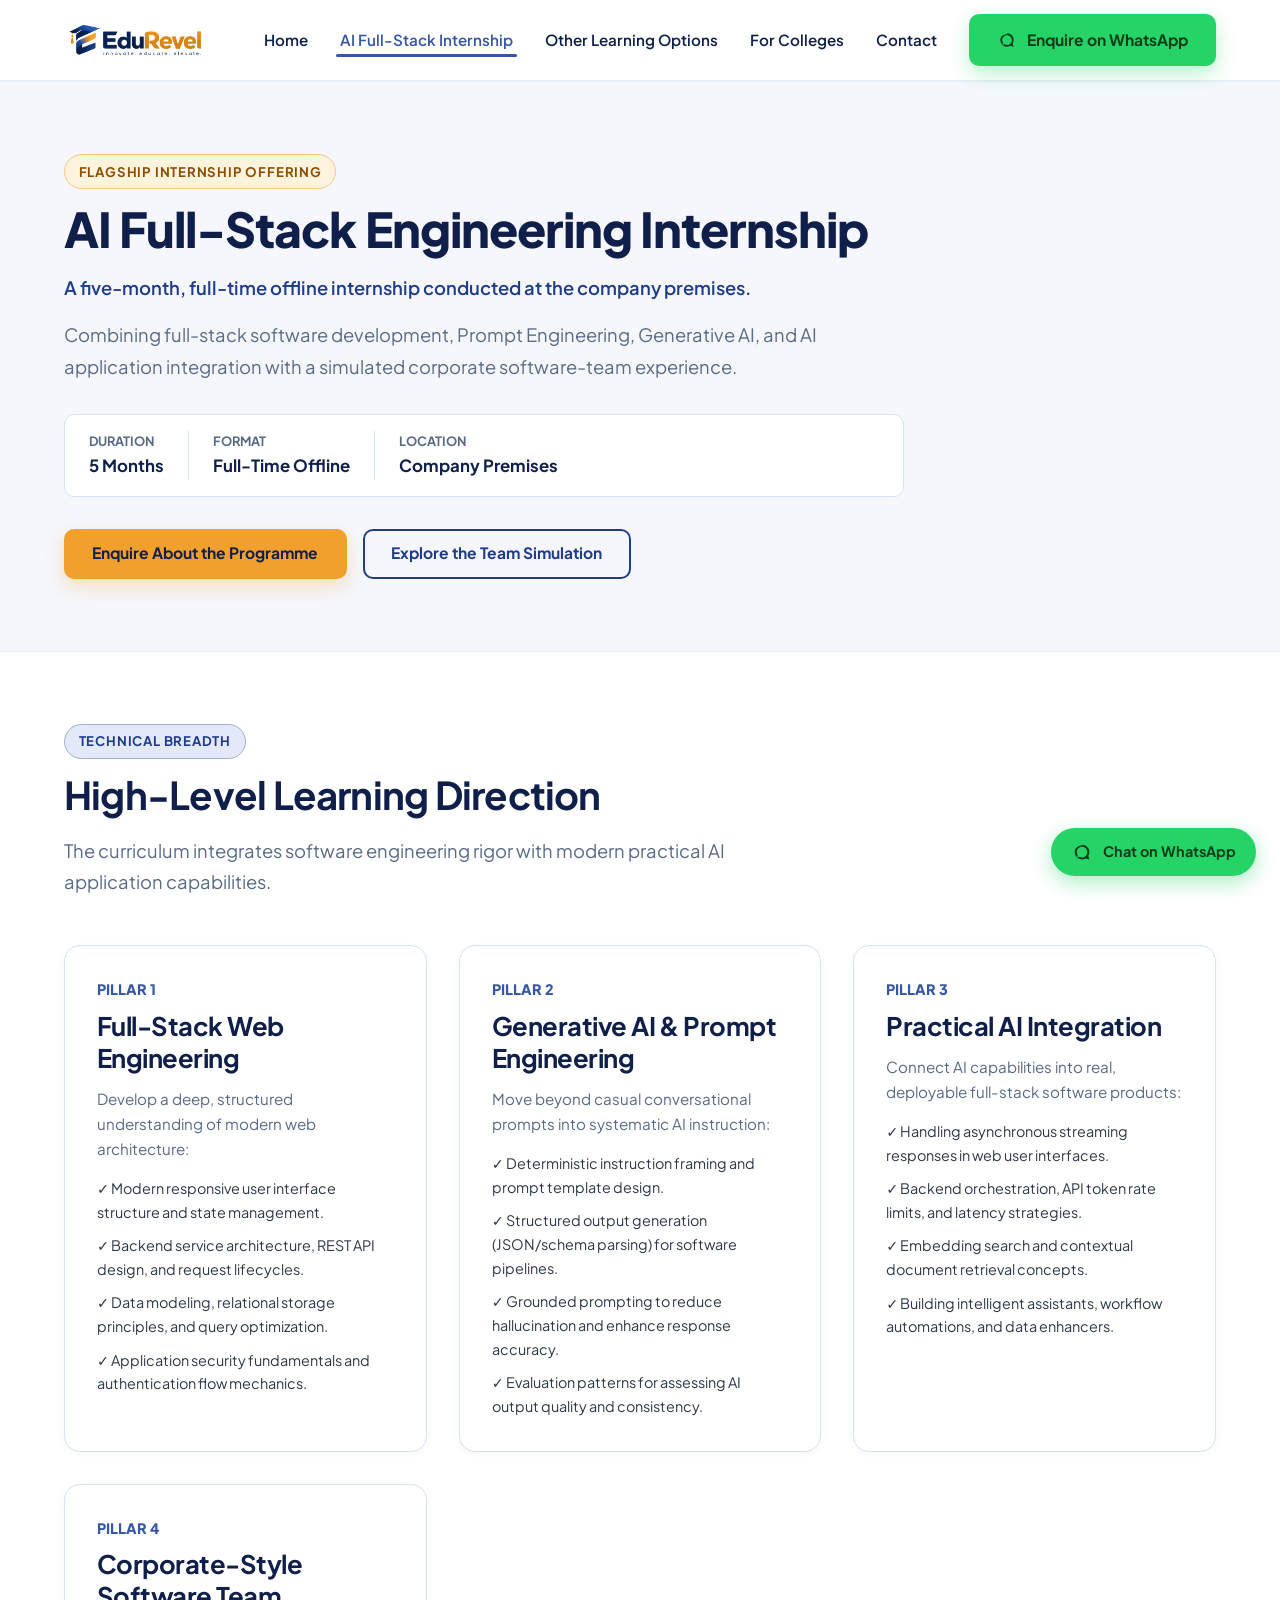
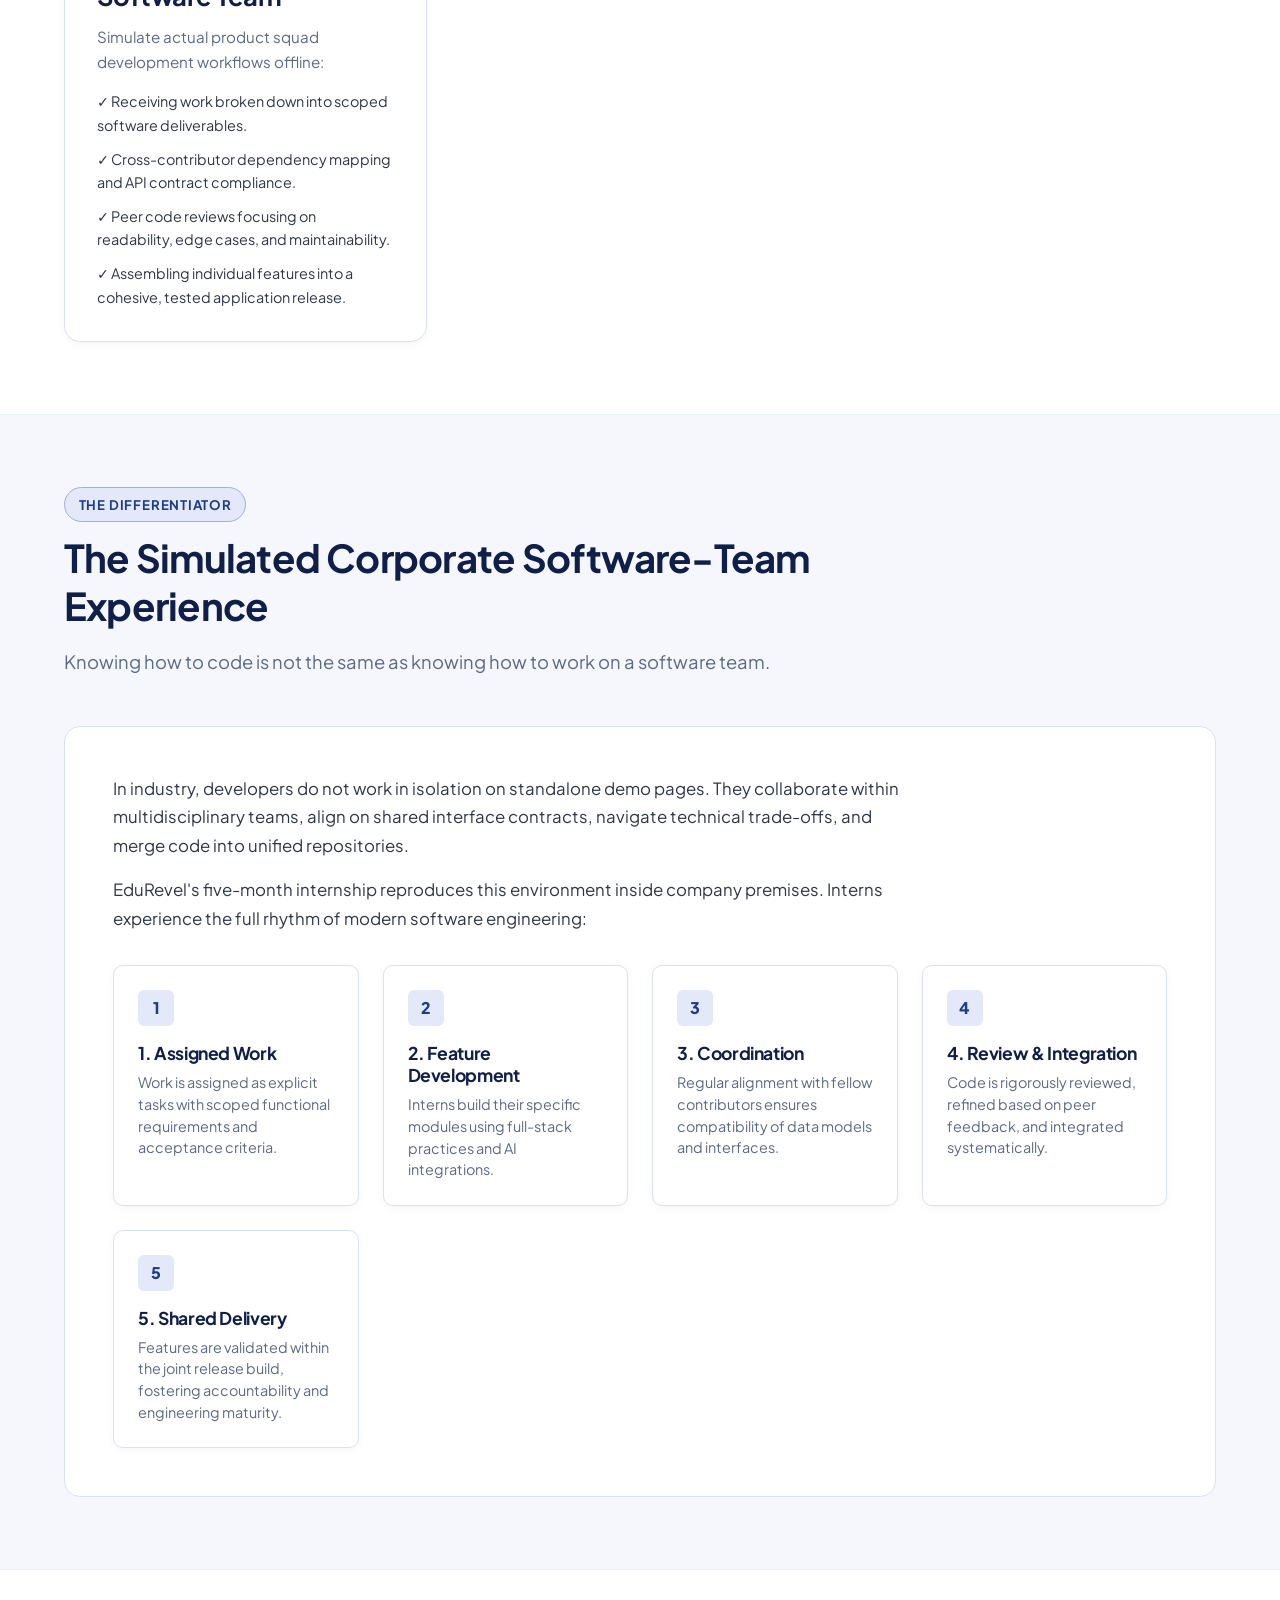
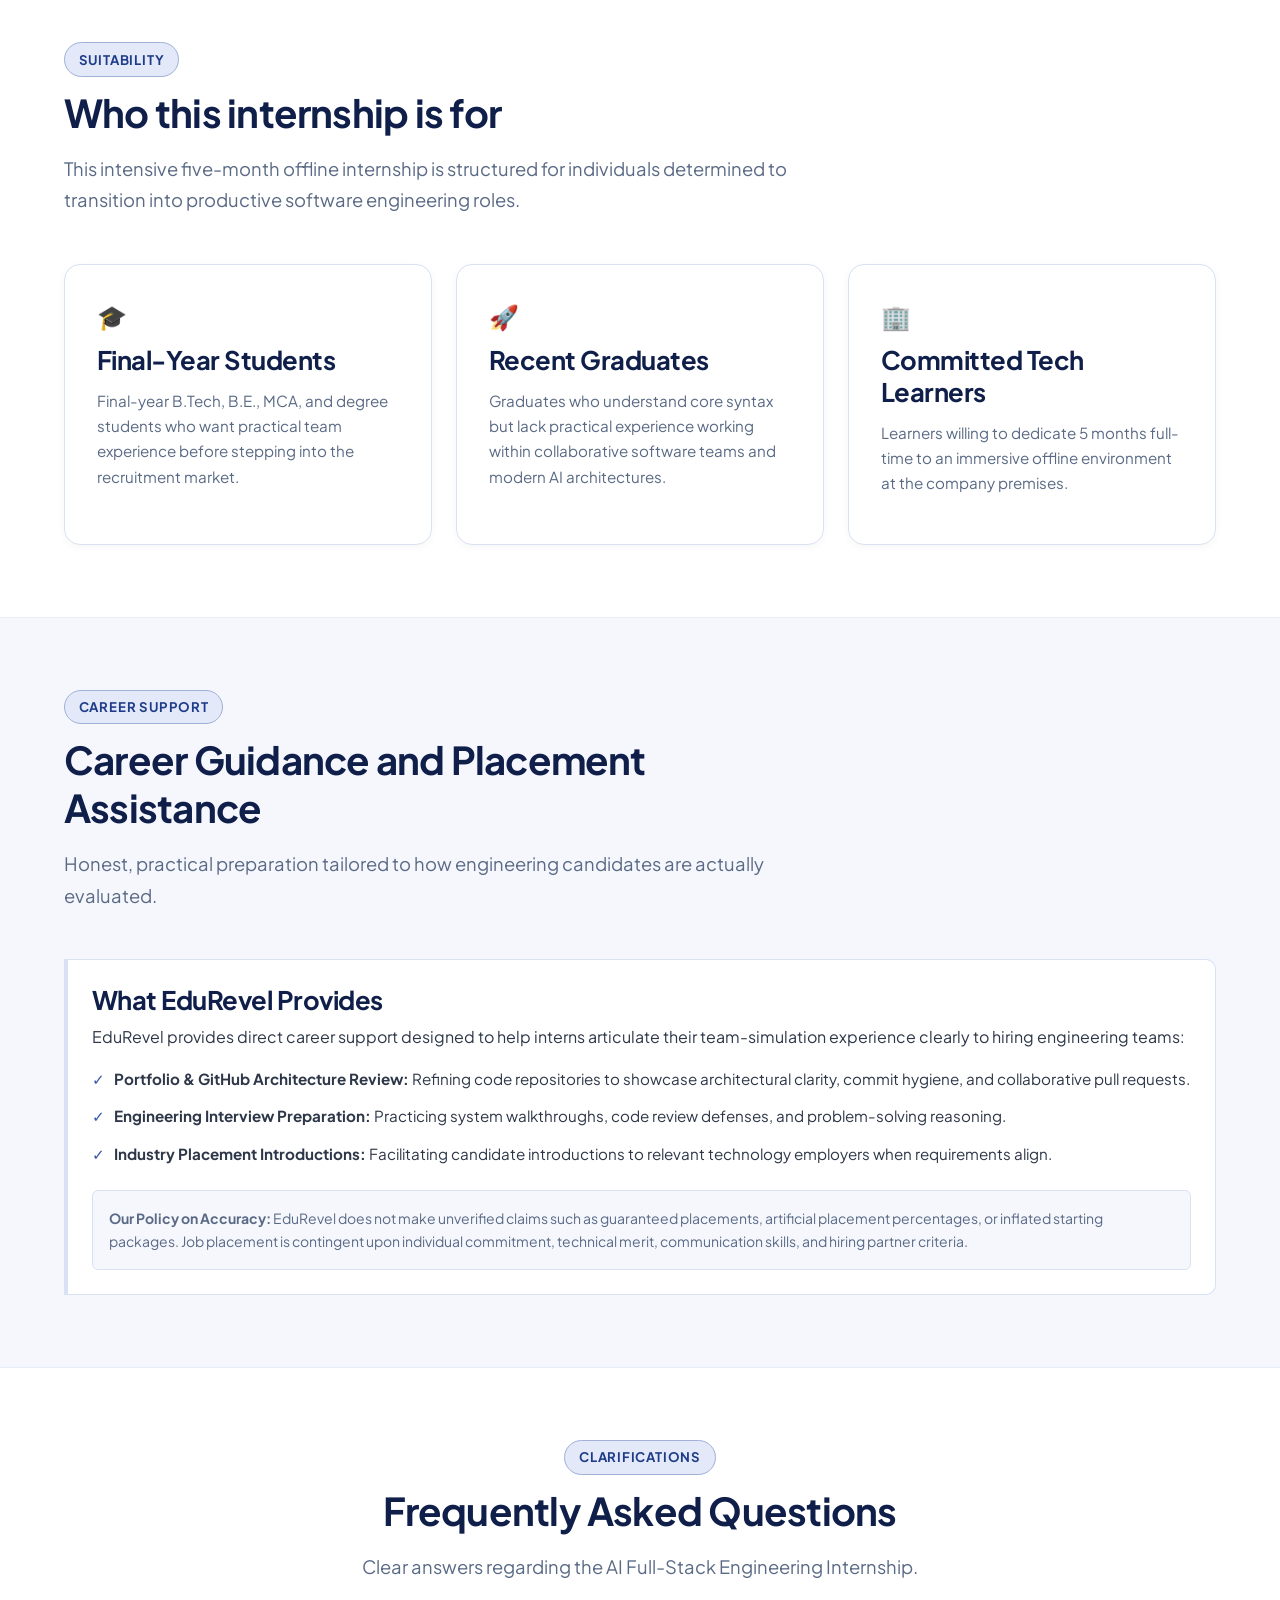
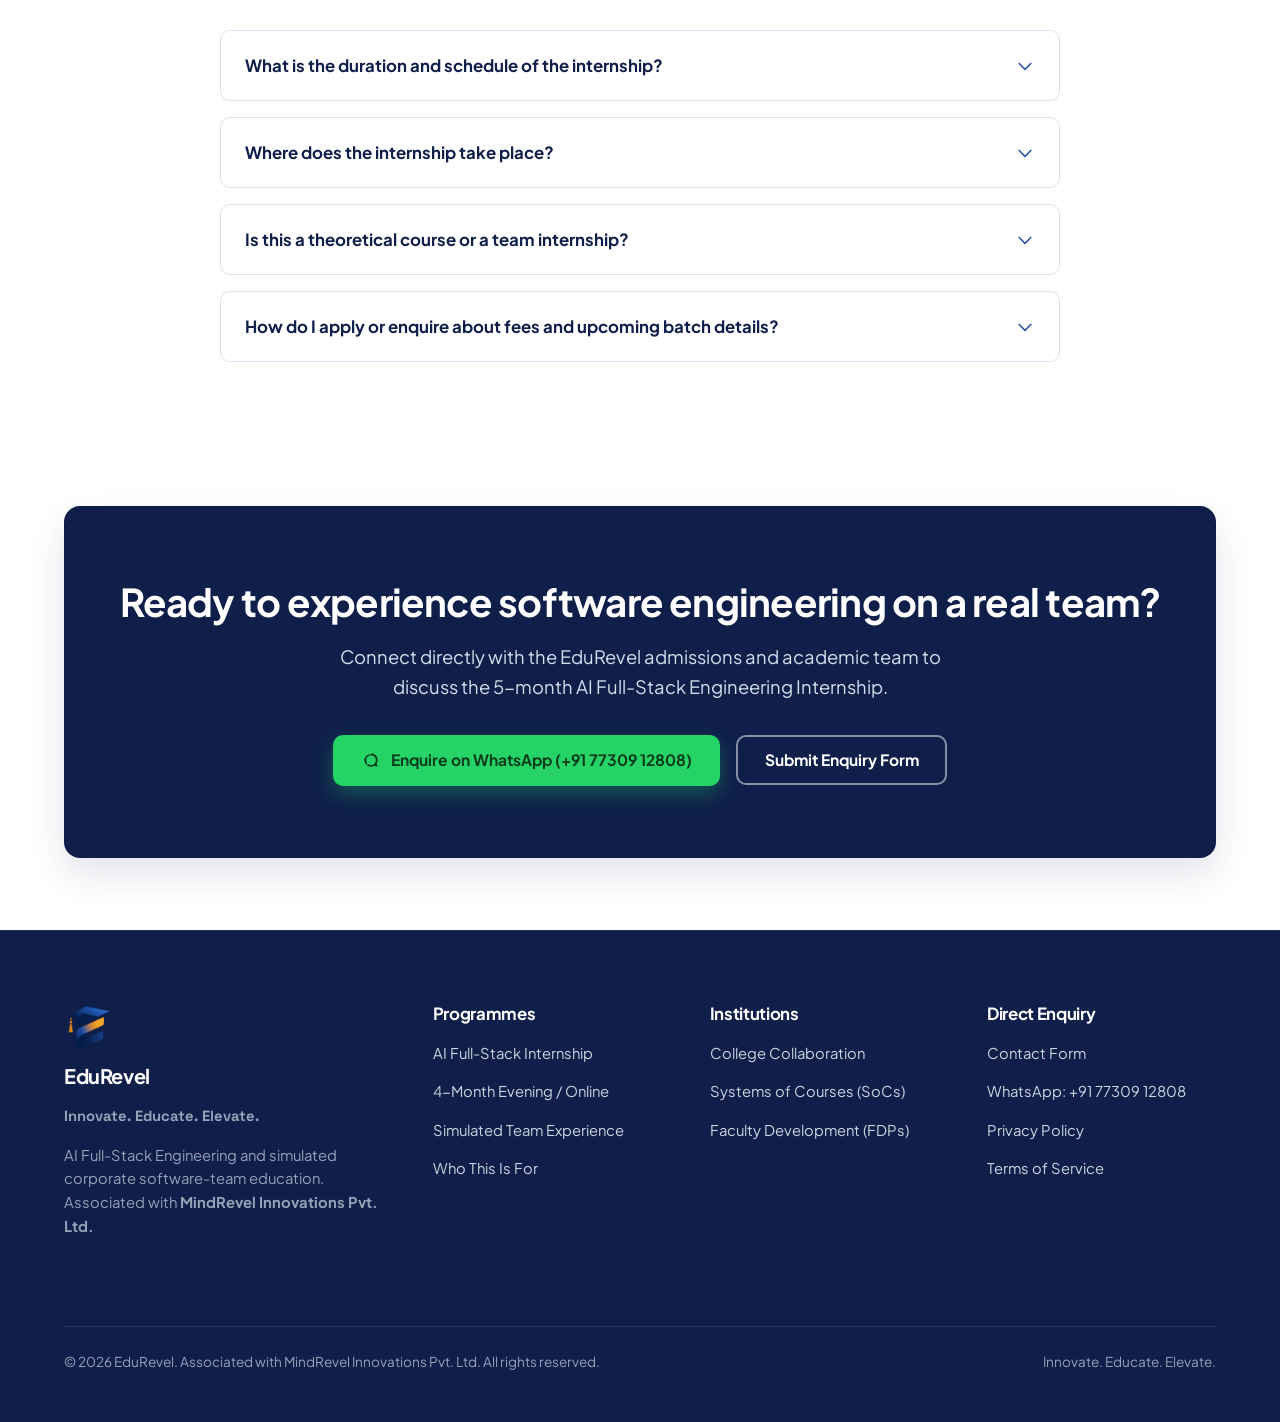
==== ai-fullstack-internship.html @ 1d44868e "feat: complete EduRevel 2.0 rebuild conforming to updated specifications and mandatory rules" ====
<!DOCTYPE html>
<html lang="en">
<head>
  <meta charset="UTF-8">
  <meta name="viewport" content="width=device-width, initial-scale=1.0">
  <title>AI Full-Stack Engineering Internship (5 Months Offline) — EduRevel</title>
  <meta name="description" content="EduRevel's flagship 5-month, full-time offline AI Full-Stack Engineering Internship at company premises. Combines full-stack development, Generative AI, and Prompt Engineering with corporate-style software-team simulation.">
  
  <!-- Favicons and Touch Icons -->
  <link rel="icon" type="image/x-icon" href="assets/favicon.ico">
  <link rel="icon" type="image/png" sizes="32x32" href="assets/favicon-32x32.png">
  <link rel="icon" type="image/png" sizes="16x16" href="assets/favicon-16x16.png">
  <link rel="apple-touch-icon" sizes="180x180" href="assets/apple-touch-icon.png">
  <link rel="manifest" href="site.webmanifest">
  <meta name="theme-color" content="#0F1F4A">

  <!-- Core Stylesheet -->
  <link rel="stylesheet" href="assets/css/style.css">
</head>
<body>

  <!-- Site Navigation Header -->
  <header class="site-header" id="siteHeader">
    <div class="container nav-container">
      <a href="index.html" class="brand-link" aria-label="EduRevel Home">
        <img src="assets/edurevel-logo-light-bg.png" alt="EduRevel — Innovate. Educate. Elevate." class="brand-logo" width="180" height="60">
      </a>

      <button class="mobile-menu-btn" id="mobileMenuToggle" aria-label="Toggle navigation menu" aria-expanded="false" aria-controls="primaryNav">
        <svg xmlns="http://www.w3.org/2000/svg" fill="none" viewBox="0 0 24 24" stroke="currentColor" stroke-width="2">
          <path stroke-linecap="round" stroke-linejoin="round" d="M4 6h16M4 12h16M4 18h16" />
        </svg>
      </button>

      <nav class="site-nav" id="primaryNav" aria-label="Main Navigation">
        <ul class="nav-list">
          <li><a href="index.html" class="nav-link">Home</a></li>
          <li><a href="ai-fullstack-internship.html" class="nav-link active" aria-current="page">AI Full-Stack Internship</a></li>
          <li><a href="other-learning-options.html" class="nav-link">Other Learning Options</a></li>
          <li><a href="for-colleges.html" class="nav-link">For Colleges</a></li>
          <li><a href="contact.html" class="nav-link">Contact</a></li>
        </ul>
        <div class="nav-actions">
          <a href="https://wa.me/917730912808?text=Hi%20EduRevel%2C%20I%20am%20interested%20in%20the%205-Month%20AI%20Full-Stack%20Engineering%20Internship." target="_blank" rel="noopener noreferrer" class="btn btn-whatsapp">
            <svg xmlns="http://www.w3.org/2000/svg" viewBox="0 0 24 24">
              <path d="M12.031 6.172c-3.181 0-5.767 2.586-5.768 5.766-.001 1.298.38 2.27 1.019 3.287l-.711 2.598 2.664-.699c.974.532 1.838.82 2.8.82 3.179 0 5.766-2.587 5.766-5.766.002-3.18-2.585-5.806-5.77-5.806zm0-2.172c4.418 0 8 3.582 8 8 0 1.488-.415 2.883-1.139 4.083l1.108 4.053-4.148-1.088c-1.157.653-2.483 1.026-3.821 1.026-4.418 0-8-3.582-8-8 0-4.418 3.582-7.074 8-7.074z"/>
            </svg>
            <span>Enquire on WhatsApp</span>
          </a>
        </div>
      </nav>
    </div>
  </header>

  <main>
    <!-- Programme Hero Banner -->
    <section class="section section-pale" id="programmeHero">
      <div class="container">
        <div style="max-width: 840px;">
          <div class="eyebrow-badge amber">Flagship Internship Offering</div>
          <h1 style="font-size: clamp(2rem, 3.5vw + 1rem, 3rem);">AI Full-Stack Engineering Internship</h1>
          <p class="lead" style="color: var(--color-primary-blue); font-weight: 600;">
            A five-month, full-time offline internship conducted at the company premises.
          </p>
          <p class="lead">
            Combining full-stack software development, Prompt Engineering, Generative AI, and AI application integration with a simulated corporate software-team experience.
          </p>

          <div style="display: flex; flex-wrap: wrap; gap: var(--space-lg); margin-top: var(--space-xl); padding: var(--space-md) var(--space-lg); background: var(--color-white); border-radius: var(--radius-md); border: 1px solid var(--color-border);">
            <div>
              <span style="display: block; font-size: 0.8rem; color: var(--color-text-muted); text-transform: uppercase; font-weight: 700;">Duration</span>
              <strong style="color: var(--color-dark-navy); font-size: 1.05rem;">5 Months</strong>
            </div>
            <div style="border-left: 1px solid var(--color-border); padding-left: var(--space-lg);">
              <span style="display: block; font-size: 0.8rem; color: var(--color-text-muted); text-transform: uppercase; font-weight: 700;">Format</span>
              <strong style="color: var(--color-dark-navy); font-size: 1.05rem;">Full-Time Offline</strong>
            </div>
            <div style="border-left: 1px solid var(--color-border); padding-left: var(--space-lg);">
              <span style="display: block; font-size: 0.8rem; color: var(--color-text-muted); text-transform: uppercase; font-weight: 700;">Location</span>
              <strong style="color: var(--color-dark-navy); font-size: 1.05rem;">Company Premises</strong>
            </div>
          </div>

          <div class="button-group" style="margin-top: var(--space-xl);">
            <a href="https://wa.me/917730912808?text=Hi%20EduRevel%2C%20I%20am%20interested%20in%20the%205-Month%20AI%20Full-Stack%20Engineering%20Internship." target="_blank" rel="noopener noreferrer" class="btn btn-amber">
              Enquire About the Programme
            </a>
            <a href="#experience" class="btn btn-outline">
              Explore the Team Simulation
            </a>
          </div>
        </div>
      </div>
    </section>

    <!-- Detailed Learning Direction -->
    <section class="section" id="curriculumOverview">
      <div class="container">
        <div class="section-header">
          <span class="eyebrow-badge">Technical Breadth</span>
          <h2>High-Level Learning Direction</h2>
          <p class="lead">
            The curriculum integrates software engineering rigor with modern practical AI application capabilities.
          </p>
        </div>

        <div style="display: grid; grid-template-columns: repeat(auto-fit, minmax(280px, 1fr)); gap: var(--space-xl);">
          <div class="comparison-card">
            <div style="font-weight: 800; color: var(--color-action-blue); font-size: 0.9rem; margin-bottom: 0.5rem;">PILLAR 1</div>
            <h3>Full-Stack Web Engineering</h3>
            <p style="color: var(--color-text-muted); font-size: 0.95rem;">
              Develop a deep, structured understanding of modern web architecture:
            </p>
            <ul style="list-style: none; display: flex; flex-direction: column; gap: 0.6rem; font-size: 0.9rem;">
              <li>✓ Modern responsive user interface structure and state management.</li>
              <li>✓ Backend service architecture, REST API design, and request lifecycles.</li>
              <li>✓ Data modeling, relational storage principles, and query optimization.</li>
              <li>✓ Application security fundamentals and authentication flow mechanics.</li>
            </ul>
          </div>

          <div class="comparison-card">
            <div style="font-weight: 800; color: var(--color-action-blue); font-size: 0.9rem; margin-bottom: 0.5rem;">PILLAR 2</div>
            <h3>Generative AI &amp; Prompt Engineering</h3>
            <p style="color: var(--color-text-muted); font-size: 0.95rem;">
              Move beyond casual conversational prompts into systematic AI instruction:
            </p>
            <ul style="list-style: none; display: flex; flex-direction: column; gap: 0.6rem; font-size: 0.9rem;">
              <li>✓ Deterministic instruction framing and prompt template design.</li>
              <li>✓ Structured output generation (JSON/schema parsing) for software pipelines.</li>
              <li>✓ Grounded prompting to reduce hallucination and enhance response accuracy.</li>
              <li>✓ Evaluation patterns for assessing AI output quality and consistency.</li>
            </ul>
          </div>

          <div class="comparison-card">
            <div style="font-weight: 800; color: var(--color-action-blue); font-size: 0.9rem; margin-bottom: 0.5rem;">PILLAR 3</div>
            <h3>Practical AI Integration</h3>
            <p style="color: var(--color-text-muted); font-size: 0.95rem;">
              Connect AI capabilities into real, deployable full-stack software products:
            </p>
            <ul style="list-style: none; display: flex; flex-direction: column; gap: 0.6rem; font-size: 0.9rem;">
              <li>✓ Handling asynchronous streaming responses in web user interfaces.</li>
              <li>✓ Backend orchestration, API token rate limits, and latency strategies.</li>
              <li>✓ Embedding search and contextual document retrieval concepts.</li>
              <li>✓ Building intelligent assistants, workflow automations, and data enhancers.</li>
            </ul>
          </div>

          <div class="comparison-card">
            <div style="font-weight: 800; color: var(--color-action-blue); font-size: 0.9rem; margin-bottom: 0.5rem;">PILLAR 4</div>
            <h3>Corporate-Style Software Team</h3>
            <p style="color: var(--color-text-muted); font-size: 0.95rem;">
              Simulate actual product squad development workflows offline:
            </p>
            <ul style="list-style: none; display: flex; flex-direction: column; gap: 0.6rem; font-size: 0.9rem;">
              <li>✓ Receiving work broken down into scoped software deliverables.</li>
              <li>✓ Cross-contributor dependency mapping and API contract compliance.</li>
              <li>✓ Peer code reviews focusing on readability, edge cases, and maintainability.</li>
              <li>✓ Assembling individual features into a cohesive, tested application release.</li>
            </ul>
          </div>
        </div>
      </div>
    </section>

    <!-- Simulated Corporate Software-Team Experience -->
    <section class="section section-pale" id="experience">
      <div class="container">
        <div class="section-header">
          <span class="eyebrow-badge">The Differentiator</span>
          <h2>The Simulated Corporate Software-Team Experience</h2>
          <p class="lead">
            Knowing how to code is not the same as knowing how to work on a software team.
          </p>
        </div>

        <div style="background: var(--color-white); border-radius: var(--radius-lg); border: 1px solid var(--color-border); padding: var(--space-2xl); box-shadow: var(--shadow-sm);">
          <div style="max-width: 800px; margin-bottom: var(--space-xl);">
            <p style="font-size: 1.05rem; line-height: 1.7;">
              In industry, developers do not work in isolation on standalone demo pages. They collaborate within multidisciplinary teams, align on shared interface contracts, navigate technical trade-offs, and merge code into unified repositories.
            </p>
            <p style="font-size: 1.05rem; line-height: 1.7; color: var(--color-text-body);">
              EduRevel's five-month internship reproduces this environment inside company premises. Interns experience the full rhythm of modern software engineering:
            </p>
          </div>

          <div class="pillars-grid" style="margin-top: 0;">
            <div class="pillar-card">
              <div class="pillar-number">1</div>
              <h3>1. Assigned Work</h3>
              <p>Work is assigned as explicit tasks with scoped functional requirements and acceptance criteria.</p>
            </div>
            <div class="pillar-card">
              <div class="pillar-number">2</div>
              <h3>2. Feature Development</h3>
              <p>Interns build their specific modules using full-stack practices and AI integrations.</p>
            </div>
            <div class="pillar-card">
              <div class="pillar-number">3</div>
              <h3>3. Coordination</h3>
              <p>Regular alignment with fellow contributors ensures compatibility of data models and interfaces.</p>
            </div>
            <div class="pillar-card">
              <div class="pillar-number">4</div>
              <h3>4. Review &amp; Integration</h3>
              <p>Code is rigorously reviewed, refined based on peer feedback, and integrated systematically.</p>
            </div>
            <div class="pillar-card">
              <div class="pillar-number">5</div>
              <h3>5. Shared Delivery</h3>
              <p>Features are validated within the joint release build, fostering accountability and engineering maturity.</p>
            </div>
          </div>
        </div>
      </div>
    </section>

    <!-- Who This Internship Is For -->
    <section class="section" id="whoFor">
      <div class="container">
        <div class="section-header">
          <span class="eyebrow-badge">Suitability</span>
          <h2>Who this internship is for</h2>
          <p class="lead">
            This intensive five-month offline internship is structured for individuals determined to transition into productive software engineering roles.
          </p>
        </div>

        <div class="audience-grid">
          <div class="comparison-card">
            <div style="font-size: 1.5rem; margin-bottom: 0.5rem; color: var(--color-action-blue);">🎓</div>
            <h3>Final-Year Students</h3>
            <p style="font-size: 0.95rem; color: var(--color-text-muted);">
              Final-year B.Tech, B.E., MCA, and degree students who want practical team experience before stepping into the recruitment market.
            </p>
          </div>

          <div class="comparison-card">
            <div style="font-size: 1.5rem; margin-bottom: 0.5rem; color: var(--color-action-blue);">🚀</div>
            <h3>Recent Graduates</h3>
            <p style="font-size: 0.95rem; color: var(--color-text-muted);">
              Graduates who understand core syntax but lack practical experience working within collaborative software teams and modern AI architectures.
            </p>
          </div>

          <div class="comparison-card">
            <div style="font-size: 1.5rem; margin-bottom: 0.5rem; color: var(--color-action-blue);">🏢</div>
            <h3>Committed Tech Learners</h3>
            <p style="font-size: 0.95rem; color: var(--color-text-muted);">
              Learners willing to dedicate 5 months full-time to an immersive offline environment at the company premises.
            </p>
          </div>
        </div>
      </div>
    </section>

    <!-- Career Guidance & Placement Assistance -->
    <section class="section section-pale" id="career">
      <div class="container">
        <div class="section-header">
          <span class="eyebrow-badge">Career Support</span>
          <h2>Career Guidance and Placement Assistance</h2>
          <p class="lead">
            Honest, practical preparation tailored to how engineering candidates are actually evaluated.
          </p>
        </div>

        <div class="career-truth-box">
          <h3 style="color: var(--color-dark-navy); margin-bottom: 0.5rem;">What EduRevel Provides</h3>
          <p style="margin-bottom: 1rem;">
            EduRevel provides direct career support designed to help interns articulate their team-simulation experience clearly to hiring engineering teams:
          </p>
          <ul style="list-style: none; display: flex; flex-direction: column; gap: 0.75rem; margin-bottom: 1.5rem;">
            <li style="display: flex; gap: 0.6rem; font-size: 0.95rem;">
              <span style="color: var(--color-action-blue); font-weight: 800;">✓</span>
              <span><strong>Portfolio &amp; GitHub Architecture Review:</strong> Refining code repositories to showcase architectural clarity, commit hygiene, and collaborative pull requests.</span>
            </li>
            <li style="display: flex; gap: 0.6rem; font-size: 0.95rem;">
              <span style="color: var(--color-action-blue); font-weight: 800;">✓</span>
              <span><strong>Engineering Interview Preparation:</strong> Practicing system walkthroughs, code review defenses, and problem-solving reasoning.</span>
            </li>
            <li style="display: flex; gap: 0.6rem; font-size: 0.95rem;">
              <span style="color: var(--color-action-blue); font-weight: 800;">✓</span>
              <span><strong>Industry Placement Introductions:</strong> Facilitating candidate introductions to relevant technology employers when requirements align.</span>
            </li>
          </ul>

          <div style="background: var(--color-pale-surface); padding: var(--space-md); border-radius: var(--radius-sm); border: 1px solid var(--color-border); font-size: 0.875rem; color: var(--color-text-muted);">
            <strong>Our Policy on Accuracy:</strong> EduRevel does not make unverified claims such as guaranteed placements, artificial placement percentages, or inflated starting packages. Job placement is contingent upon individual commitment, technical merit, communication skills, and hiring partner criteria.
          </div>
        </div>
      </div>
    </section>

    <!-- Frequently Asked Questions (Accurate & Confirmed Facts Only) -->
    <section class="section" id="faqs">
      <div class="container">
        <div class="section-header text-center">
          <span class="eyebrow-badge">Clarifications</span>
          <h2>Frequently Asked Questions</h2>
          <p class="lead">Clear answers regarding the AI Full-Stack Engineering Internship.</p>
        </div>

        <div class="faq-list">
          <div class="faq-item">
            <button class="faq-question" aria-expanded="false">
              <span>What is the duration and schedule of the internship?</span>
              <svg class="faq-icon" fill="none" stroke="currentColor" viewBox="0 0 24 24"><path stroke-linecap="round" stroke-linejoin="round" stroke-width="2" d="M19 9l-7 7-7-7"/></svg>
            </button>
            <div class="faq-answer">
              The flagship internship runs for 5 months full-time. Daily schedule and batch timing details are shared directly upon formal enquiry and intake verification.
            </div>
          </div>

          <div class="faq-item">
            <button class="faq-question" aria-expanded="false">
              <span>Where does the internship take place?</span>
              <svg class="faq-icon" fill="none" stroke="currentColor" viewBox="0 0 24 24"><path stroke-linecap="round" stroke-linejoin="round" stroke-width="2" d="M19 9l-7 7-7-7"/></svg>
            </button>
            <div class="faq-answer">
              The internship is conducted offline at the company premises, creating a focused, in-person software team environment. It is not conducted on a college campus.
            </div>
          </div>

          <div class="faq-item">
            <button class="faq-question" aria-expanded="false">
              <span>Is this a theoretical course or a team internship?</span>
              <svg class="faq-icon" fill="none" stroke="currentColor" viewBox="0 0 24 24"><path stroke-linecap="round" stroke-linejoin="round" stroke-width="2" d="M19 9l-7 7-7-7"/></svg>
            </button>
            <div class="faq-answer">
              This is an immersive engineering internship built around real collaborative delivery and simulated corporate team practices, rather than passive video lectures. Interns gain genuine team experience while developing full-stack and AI skills.
            </div>
          </div>

          <div class="faq-item">
            <button class="faq-question" aria-expanded="false">
              <span>How do I apply or enquire about fees and upcoming batch details?</span>
              <svg class="faq-icon" fill="none" stroke="currentColor" viewBox="0 0 24 24"><path stroke-linecap="round" stroke-linejoin="round" stroke-width="2" d="M19 9l-7 7-7-7"/></svg>
            </button>
            <div class="faq-answer">
              You can enquire directly via WhatsApp at +91 77309 12808 or submit our contact form. Our team will assist with suitability, explain current batch schedules, and guide you through the intake procedure.
            </div>
          </div>
        </div>
      </div>
    </section>

    <!-- Programme Enquiry Banner -->
    <section class="section" id="enquiryAction">
      <div class="container">
        <div class="cta-banner">
          <h2>Ready to experience software engineering on a real team?</h2>
          <p>
            Connect directly with the EduRevel admissions and academic team to discuss the 5-month AI Full-Stack Engineering Internship.
          </p>
          <div class="button-group" style="justify-content: center;">
            <a href="https://wa.me/917730912808?text=Hi%20EduRevel%2C%20I%20am%20interested%20in%20the%205-Month%20AI%20Full-Stack%20Engineering%20Internship." target="_blank" rel="noopener noreferrer" class="btn btn-whatsapp">
              <svg xmlns="http://www.w3.org/2000/svg" viewBox="0 0 24 24">
                <path d="M12.031 6.172c-3.181 0-5.767 2.586-5.768 5.766-.001 1.298.38 2.27 1.019 3.287l-.711 2.598 2.664-.699c.974.532 1.838.82 2.8.82 3.179 0 5.766-2.587 5.766-5.766.002-3.18-2.585-5.806-5.77-5.806zm0-2.172c4.418 0 8 3.582 8 8 0 1.488-.415 2.883-1.139 4.083l1.108 4.053-4.148-1.088c-1.157.653-2.483 1.026-3.821 1.026-4.418 0-8-3.582-8-8 0-4.418 3.582-7.074 8-7.074z"/>
              </svg>
              <span>Enquire on WhatsApp (+91 77309 12808)</span>
            </a>
            <a href="contact.html" class="btn btn-outline-white">
              Submit Enquiry Form
            </a>
          </div>
        </div>
      </div>
    </section>
  </main>

  <!-- Global Footer -->
  <footer class="site-footer">
    <div class="container">
      <div class="footer-grid">
        <div class="footer-brand">
          <img src="assets/edurevel-symbol.png" alt="EduRevel Symbol" width="48" height="48" style="margin-bottom: 0.75rem;">
          <h3 style="color: var(--color-white); font-size: 1.25rem;">EduRevel</h3>
          <p class="footer-tagline">Innovate. Educate. Elevate.</p>
          <p>
            AI Full-Stack Engineering and simulated corporate software-team education.<br>
            Associated with <strong>MindRevel Innovations Pvt. Ltd.</strong>
          </p>
        </div>

        <div class="footer-col">
          <h4>Programmes</h4>
          <ul class="footer-links">
            <li><a href="ai-fullstack-internship.html">AI Full-Stack Internship</a></li>
            <li><a href="other-learning-options.html">4-Month Evening / Online</a></li>
            <li><a href="#experience">Simulated Team Experience</a></li>
            <li><a href="#whoFor">Who This Is For</a></li>
          </ul>
        </div>

        <div class="footer-col">
          <h4>Institutions</h4>
          <ul class="footer-links">
            <li><a href="for-colleges.html">College Collaboration</a></li>
            <li><a href="for-colleges.html#socs">Systems of Courses (SoCs)</a></li>
            <li><a href="for-colleges.html#fdps">Faculty Development (FDPs)</a></li>
          </ul>
        </div>

        <div class="footer-col">
          <h4>Direct Enquiry</h4>
          <ul class="footer-links">
            <li><a href="contact.html">Contact Form</a></li>
            <li><a href="https://wa.me/917730912808" target="_blank" rel="noopener noreferrer">WhatsApp: +91 77309 12808</a></li>
            <li><a href="privacy.html">Privacy Policy</a></li>
            <li><a href="terms.html">Terms of Service</a></li>
          </ul>
        </div>
      </div>

      <div class="footer-bottom">
        <div>&copy; 2026 EduRevel. Associated with MindRevel Innovations Pvt. Ltd. All rights reserved.</div>
        <div>Innovate. Educate. Elevate.</div>
      </div>
    </div>
  </footer>

  <a href="https://wa.me/917730912808?text=Hi%20EduRevel%2C%20I%20am%20interested%20in%20the%205-Month%20AI%20Full-Stack%20Engineering%20Internship." class="whatsapp-floating" target="_blank" rel="noopener noreferrer" aria-label="Chat with EduRevel on WhatsApp">
    <svg xmlns="http://www.w3.org/2000/svg" viewBox="0 0 24 24">
      <path d="M12.031 6.172c-3.181 0-5.767 2.586-5.768 5.766-.001 1.298.38 2.27 1.019 3.287l-.711 2.598 2.664-.699c.974.532 1.838.82 2.8.82 3.179 0 5.766-2.587 5.766-5.766.002-3.18-2.585-5.806-5.77-5.806zm0-2.172c4.418 0 8 3.582 8 8 0 1.488-.415 2.883-1.139 4.083l1.108 4.053-4.148-1.088c-1.157.653-2.483 1.026-3.821 1.026-4.418 0-8-3.582-8-8 0-4.418 3.582-7.074 8-7.074z"/>
    </svg>
    <span>Chat on WhatsApp</span>
  </a>

  <script src="assets/js/main.js"></script>
</body>
</html>
---- assets/css/style.css ----
/* ==========================================================================
   EduRevel Design System & Core Stylesheet
   Version: 2.0 Rebuild Baseline
   Brand Palette:
   - Dark Navy: #0F1F4A
   - Primary Blue: #1F3C88
   - Action Blue: #3656A6
   - Soft Blue: #6B87C9
   - Muted Blue: #A0B0D6
   - Pale Blue: #E3E9F9
   - White: #FFFFFF
   - EduRevel Amber: #F2A02D (Dark navy text on amber buttons)
   - WhatsApp Green: #25D366
   ========================================================================== */

@import url('https://fonts.googleapis.com/css2?family=Plus+Jakarta+Sans:wght@400;500;600;700;800&family=Space+Grotesk:wght@500;600;700&display=swap');

:root {
  /* Brand Color Tokens */
  --color-dark-navy: #0F1F4A;
  --color-primary-blue: #1F3C88;
  --color-action-blue: #3656A6;
  --color-soft-blue: #6B87C9;
  --color-muted-blue: #A0B0D6;
  --color-pale-blue: #E3E9F9;
  --color-pale-surface: #F5F7FD;
  --color-white: #FFFFFF;
  --color-amber: #F2A02D;
  --color-amber-hover: #e09224;
  --color-whatsapp: #25D366;
  --color-whatsapp-dark: #1EBE5B;
  
  /* Text and Neutral Tokens */
  --color-text-main: #0F1F4A;
  --color-text-body: #2D3748;
  --color-text-muted: #5A6A85;
  --color-text-light: #F8FAFC;
  --color-border: #D8E2F3;
  --color-border-subtle: #E8EEF8;
  --color-card-bg: #FFFFFF;

  /* Typography */
  --font-sans: 'Plus Jakarta Sans', system-ui, -apple-system, BlinkMacSystemFont, 'Segoe UI', Roboto, sans-serif;
  --font-mono: 'Space Grotesk', ui-monospace, monospace;

  /* Spacing Scale */
  --space-2xs: 0.25rem;
  --space-xs: 0.5rem;
  --space-sm: 0.75rem;
  --space-md: 1rem;
  --space-lg: 1.5rem;
  --space-xl: 2rem;
  --space-2xl: 3rem;
  --space-3xl: 4.5rem;
  --space-4xl: 6rem;

  /* Layout */
  --container-max-width: 1200px;
  --container-padding: 1.5rem;
  --header-height: 80px;

  /* Transitions & Shadows */
  --radius-sm: 6px;
  --radius-md: 10px;
  --radius-lg: 16px;
  --radius-full: 9999px;

  --shadow-subtle: 0 2px 8px rgba(15, 31, 74, 0.04);
  --shadow-md: 0 8px 24px rgba(15, 31, 74, 0.08);
  --shadow-lg: 0 16px 36px rgba(15, 31, 74, 0.12);
  --shadow-amber: 0 8px 20px rgba(242, 160, 45, 0.28);
  --shadow-whatsapp: 0 8px 20px rgba(37, 211, 102, 0.3);

  --transition-fast: 0.18s ease;
  --transition-normal: 0.25s ease;
}

/* CSS Reset & Box Sizing */
*, *::before, *::after {
  box-sizing: border-box;
  margin: 0;
  padding: 0;
}

html {
  font-family: var(--font-sans);
  color: var(--color-text-main);
  background-color: var(--color-white);
  scroll-behavior: smooth;
  text-rendering: optimizeLegibility;
  -webkit-font-smoothing: antialiased;
}

body {
  font-family: var(--font-sans);
  font-size: 1rem;
  line-height: 1.65;
  color: var(--color-text-body);
  background-color: var(--color-white);
  min-height: 100vh;
  display: flex;
  flex-direction: column;
}

main {
  flex: 1;
}

img, svg {
  display: block;
  max-width: 100%;
  height: auto;
}

a {
  color: var(--color-action-blue);
  text-decoration: none;
  transition: color var(--transition-fast);
}

a:hover {
  color: var(--color-primary-blue);
}

/* Focus Visible for Accessibility (WCAG 2.2 AA) */
a:focus-visible,
button:focus-visible,
input:focus-visible,
textarea:focus-visible,
select:focus-visible {
  outline: 3px solid var(--color-action-blue);
  outline-offset: 3px;
}

/* Typography Hierarchy */
h1, h2, h3, h4, h5, h6 {
  color: var(--color-dark-navy);
  font-weight: 700;
  line-height: 1.25;
  letter-spacing: -0.02em;
}

h1 {
  font-size: clamp(2rem, 4vw + 1rem, 3.25rem);
  font-weight: 800;
  line-height: 1.15;
  margin-bottom: var(--space-md);
}

h2 {
  font-size: clamp(1.65rem, 2.5vw + 0.75rem, 2.4rem);
  margin-bottom: var(--space-md);
}

h3 {
  font-size: clamp(1.25rem, 1.5vw + 0.5rem, 1.6rem);
  margin-bottom: var(--space-sm);
}

h4 {
  font-size: 1.15rem;
  margin-bottom: var(--space-xs);
}

p {
  margin-bottom: var(--space-md);
}

p.lead {
  font-size: 1.15rem;
  line-height: 1.7;
  color: var(--color-text-muted);
}

/* Layout Utilities */
.container {
  width: 100%;
  max-width: var(--container-max-width);
  margin-left: auto;
  margin-right: auto;
  padding-left: var(--container-padding);
  padding-right: var(--container-padding);
}

.section {
  padding-top: var(--space-3xl);
  padding-bottom: var(--space-3xl);
}

@media (max-width: 768px) {
  .section {
    padding-top: var(--space-2xl);
    padding-bottom: var(--space-2xl);
  }
}

.section-pale {
  background-color: var(--color-pale-surface);
  border-top: 1px solid var(--color-border-subtle);
  border-bottom: 1px solid var(--color-border-subtle);
}

.section-navy {
  background-color: var(--color-dark-navy);
  color: var(--color-pale-blue);
}

.section-navy h2,
.section-navy h3,
.section-navy h4 {
  color: var(--color-white);
}

.section-navy p {
  color: #D3DFEE;
}

/* Header & Section Title Blocks */
.section-header {
  max-width: 760px;
  margin-bottom: var(--space-2xl);
}

.section-header.text-center {
  margin-left: auto;
  margin-right: auto;
  text-align: center;
}

.eyebrow-badge {
  display: inline-flex;
  align-items: center;
  gap: 0.5rem;
  padding: 0.35rem 0.85rem;
  background-color: var(--color-pale-blue);
  color: var(--color-primary-blue);
  font-size: 0.825rem;
  font-weight: 700;
  text-transform: uppercase;
  letter-spacing: 0.06em;
  border-radius: var(--radius-full);
  margin-bottom: var(--space-sm);
  border: 1px solid var(--color-muted-blue);
}

.eyebrow-badge.amber {
  background-color: #FEF3DC;
  color: #8C4E00;
  border-color: #F8C888;
}

.eyebrow-badge.navy {
  background-color: rgba(227, 233, 249, 0.12);
  color: #A0B0D6;
  border-color: rgba(160, 176, 214, 0.3);
}

/* Buttons */
.btn {
  display: inline-flex;
  align-items: center;
  justify-content: center;
  gap: 0.6rem;
  padding: 0.85rem 1.65rem;
  font-size: 0.975rem;
  font-weight: 700;
  border-radius: var(--radius-md);
  cursor: pointer;
  border: 2px solid transparent;
  transition: all var(--transition-normal);
  text-align: center;
  line-height: 1.2;
}

/* Primary Amber Button (Dark Navy Text on Amber) */
.btn-amber {
  background-color: var(--color-amber);
  color: var(--color-dark-navy) !important;
  box-shadow: var(--shadow-amber);
}

.btn-amber:hover {
  background-color: var(--color-amber-hover);
  transform: translateY(-2px);
  box-shadow: 0 12px 24px rgba(242, 160, 45, 0.35);
}

/* Secondary Ghost / Outline Buttons */
.btn-outline {
  background-color: transparent;
  color: var(--color-primary-blue) !important;
  border-color: var(--color-primary-blue);
}

.btn-outline:hover {
  background-color: var(--color-pale-blue);
  color: var(--color-dark-navy) !important;
  transform: translateY(-2px);
}

.btn-outline-white {
  background-color: transparent;
  color: var(--color-white) !important;
  border-color: rgba(255, 255, 255, 0.5);
}

.btn-outline-white:hover {
  background-color: rgba(255, 255, 255, 0.12);
  border-color: var(--color-white);
  transform: translateY(-2px);
}

/* WhatsApp Conversion Button */
.btn-whatsapp {
  background-color: var(--color-whatsapp);
  color: #0b3d1b !important;
  font-weight: 700;
  box-shadow: var(--shadow-whatsapp);
}

.btn-whatsapp:hover {
  background-color: var(--color-whatsapp-dark);
  color: #ffffff !important;
  transform: translateY(-2px);
  box-shadow: 0 12px 24px rgba(37, 211, 102, 0.4);
}

.btn-whatsapp svg {
  fill: currentColor;
  width: 1.25rem;
  height: 1.25rem;
}

.button-group {
  display: flex;
  flex-wrap: wrap;
  gap: var(--space-md);
  align-items: center;
}

/* Header & Navigation Bar */
.site-header {
  position: sticky;
  top: 0;
  z-index: 1000;
  background-color: rgba(255, 255, 255, 0.96);
  backdrop-filter: blur(10px);
  -webkit-backdrop-filter: blur(10px);
  border-bottom: 1px solid var(--color-border-subtle);
  transition: all var(--transition-fast);
}

.nav-container {
  display: flex;
  align-items: center;
  justify-content: space-between;
  height: var(--header-height);
}

.brand-link {
  display: flex;
  align-items: center;
  text-decoration: none;
}

.brand-logo {
  height: 48px;
  width: auto;
  object-fit: contain;
}

.site-nav {
  display: flex;
  align-items: center;
  gap: 1.75rem;
}

.nav-list {
  display: flex;
  list-style: none;
  gap: 1.5rem;
  align-items: center;
}

.nav-link {
  font-size: 0.95rem;
  font-weight: 600;
  color: var(--color-dark-navy);
  padding: 0.5rem 0.25rem;
  position: relative;
  transition: color var(--transition-fast);
}

.nav-link:hover,
.nav-link.active {
  color: var(--color-action-blue);
}

.nav-link.active::after {
  content: '';
  position: absolute;
  bottom: 0;
  left: 0;
  width: 100%;
  height: 3px;
  background-color: var(--color-action-blue);
  border-radius: var(--radius-full);
}

.nav-actions {
  display: flex;
  align-items: center;
  gap: 1rem;
}

/* Mobile Nav Toggle */
.mobile-menu-btn {
  display: none;
  background: none;
  border: 1px solid var(--color-border);
  padding: 0.6rem;
  border-radius: var(--radius-sm);
  color: var(--color-dark-navy);
  cursor: pointer;
}

.mobile-menu-btn svg {
  width: 24px;
  height: 24px;
}

@media (max-width: 992px) {
  .site-nav {
    position: fixed;
    top: var(--header-height);
    left: 0;
    right: 0;
    bottom: 0;
    background-color: var(--color-white);
    flex-direction: column;
    align-items: stretch;
    padding: var(--space-xl) var(--container-padding);
    gap: var(--space-lg);
    transform: translateY(-120%);
    opacity: 0;
    pointer-events: none;
    transition: all var(--transition-normal);
    border-bottom: 2px solid var(--color-border);
    overflow-y: auto;
  }

  .site-nav.is-open {
    transform: translateY(0);
    opacity: 1;
    pointer-events: auto;
  }

  .nav-list {
    flex-direction: column;
    align-items: flex-start;
    gap: 1.25rem;
    width: 100%;
  }

  .nav-link {
    font-size: 1.15rem;
    width: 100%;
    padding: 0.5rem 0;
    border-bottom: 1px solid var(--color-border-subtle);
  }

  .nav-actions {
    flex-direction: column;
    width: 100%;
  }

  .nav-actions .btn {
    width: 100%;
  }

  .mobile-menu-btn {
    display: inline-flex;
  }
}

/* Hero Section */
.hero-section {
  padding-top: var(--space-3xl);
  padding-bottom: var(--space-3xl);
  background: linear-gradient(180deg, #FFFFFF 0%, #F5F8FE 100%);
  position: relative;
  overflow: hidden;
}

.hero-grid {
  display: grid;
  grid-template-columns: 1.15fr 0.85fr;
  gap: var(--space-3xl);
  align-items: center;
}

@media (max-width: 992px) {
  .hero-grid {
    grid-template-columns: 1fr;
    gap: var(--space-2xl);
  }
}

.hero-content h1 {
  color: var(--color-dark-navy);
  margin-top: var(--space-sm);
}

.hero-tagline {
  font-size: 1.25rem;
  font-weight: 700;
  color: var(--color-action-blue);
  margin-bottom: var(--space-md);
}

.hero-desc {
  font-size: 1.125rem;
  line-height: 1.75;
  color: var(--color-text-body);
  margin-bottom: var(--space-xl);
}

.hero-pill-badge {
  display: inline-flex;
  align-items: center;
  gap: 0.5rem;
  background-color: var(--color-pale-blue);
  color: var(--color-primary-blue);
  padding: 0.4rem 1rem;
  border-radius: var(--radius-full);
  font-weight: 700;
  font-size: 0.875rem;
  border: 1px solid var(--color-muted-blue);
}

.hero-pill-badge .dot {
  width: 8px;
  height: 8px;
  background-color: var(--color-amber);
  border-radius: 50%;
  display: inline-block;
}

/* Interactive Simulation Architecture Visual */
.hero-visual-card {
  background: var(--color-white);
  border: 1px solid var(--color-border);
  border-radius: var(--radius-lg);
  padding: var(--space-xl);
  box-shadow: var(--shadow-lg);
  position: relative;
}

.visual-header {
  display: flex;
  align-items: center;
  justify-content: space-between;
  padding-bottom: var(--space-sm);
  margin-bottom: var(--space-md);
  border-bottom: 1px solid var(--color-border-subtle);
}

.visual-header-badge {
  font-size: 0.775rem;
  font-weight: 700;
  text-transform: uppercase;
  color: var(--color-primary-blue);
  background-color: var(--color-pale-blue);
  padding: 0.2rem 0.6rem;
  border-radius: var(--radius-sm);
}

.sim-workflow-steps {
  display: flex;
  flex-direction: column;
  gap: var(--space-sm);
}

.sim-step {
  display: flex;
  align-items: flex-start;
  gap: var(--space-md);
  padding: var(--space-sm) var(--space-md);
  background: var(--color-pale-surface);
  border-radius: var(--radius-md);
  border-left: 4px solid var(--color-muted-blue);
  transition: all var(--transition-fast);
}

.sim-step:hover {
  background: #EEF4FD;
  border-left-color: var(--color-action-blue);
  transform: translateX(3px);
}

.sim-step.active-step {
  background: #FFF9ED;
  border-left-color: var(--color-amber);
}

.sim-step-icon {
  width: 32px;
  height: 32px;
  border-radius: 50%;
  background: var(--color-white);
  display: flex;
  align-items: center;
  justify-content: center;
  font-size: 0.85rem;
  font-weight: 800;
  color: var(--color-dark-navy);
  box-shadow: var(--shadow-subtle);
  flex-shrink: 0;
}

.sim-step-info h4 {
  font-size: 0.95rem;
  margin-bottom: 0.15rem;
  color: var(--color-dark-navy);
}

.sim-step-info p {
  font-size: 0.825rem;
  color: var(--color-text-muted);
  margin-bottom: 0;
  line-height: 1.4;
}

/* Difference / Learning Gap Section */
.gap-grid {
  display: grid;
  grid-template-columns: 1fr 1fr;
  gap: var(--space-xl);
}

@media (max-width: 768px) {
  .gap-grid {
    grid-template-columns: 1fr;
  }
}

.comparison-card {
  padding: var(--space-xl);
  border-radius: var(--radius-lg);
  border: 1px solid var(--color-border);
  background: var(--color-white);
  box-shadow: var(--shadow-subtle);
  display: flex;
  flex-direction: column;
  height: 100%;
}

.comparison-card.highlight {
  border-color: var(--color-primary-blue);
  background: linear-gradient(180deg, #FFFFFF 0%, #F5F8FE 100%);
  position: relative;
  box-shadow: var(--shadow-md);
}

.comparison-tag {
  font-size: 0.8rem;
  font-weight: 800;
  text-transform: uppercase;
  letter-spacing: 0.05em;
  margin-bottom: var(--space-md);
  display: inline-block;
}

.comparison-tag.standard {
  color: var(--color-text-muted);
}

.comparison-tag.edurevel {
  color: var(--color-primary-blue);
}

.comparison-list {
  list-style: none;
  display: flex;
  flex-direction: column;
  gap: 0.85rem;
  margin-top: var(--space-sm);
}

.comparison-list li {
  display: flex;
  align-items: flex-start;
  gap: 0.75rem;
  font-size: 0.95rem;
}

.comparison-list svg {
  flex-shrink: 0;
  width: 20px;
  height: 20px;
  margin-top: 2px;
}

/* 5 Pillars of Simulated Corporate Experience */
.pillars-grid {
  display: grid;
  grid-template-columns: repeat(auto-fit, minmax(220px, 1fr));
  gap: var(--space-lg);
  margin-top: var(--space-xl);
}

.pillar-card {
  background: var(--color-white);
  padding: var(--space-lg);
  border-radius: var(--radius-md);
  border: 1px solid var(--color-border);
  box-shadow: var(--shadow-subtle);
  display: flex;
  flex-direction: column;
  transition: transform var(--transition-normal), box-shadow var(--transition-normal);
}

.pillar-card:hover {
  transform: translateY(-4px);
  box-shadow: var(--shadow-md);
  border-color: var(--color-action-blue);
}

.pillar-number {
  width: 36px;
  height: 36px;
  border-radius: var(--radius-sm);
  background: var(--color-pale-blue);
  color: var(--color-primary-blue);
  font-weight: 800;
  font-size: 1rem;
  display: flex;
  align-items: center;
  justify-content: center;
  margin-bottom: var(--space-md);
}

.pillar-card h3 {
  font-size: 1.1rem;
  margin-bottom: var(--space-xs);
  color: var(--color-dark-navy);
}

.pillar-card p {
  font-size: 0.9rem;
  color: var(--color-text-muted);
  margin-bottom: 0;
  line-height: 1.5;
}

/* Flagship Programme Feature Box */
.flagship-box {
  background: var(--color-white);
  border-radius: var(--radius-lg);
  border: 2px solid var(--color-pale-blue);
  box-shadow: var(--shadow-lg);
  overflow: hidden;
  margin-top: var(--space-xl);
}

.flagship-header-bar {
  background: var(--color-dark-navy);
  color: var(--color-white);
  padding: var(--space-xl);
  display: flex;
  flex-wrap: wrap;
  align-items: center;
  justify-content: space-between;
  gap: var(--space-md);
}

.flagship-specs {
  display: flex;
  flex-wrap: wrap;
  gap: var(--space-lg);
  align-items: center;
}

.spec-item {
  display: flex;
  align-items: center;
  gap: 0.5rem;
  font-size: 0.9rem;
  color: #D3DFEE;
}

.spec-item strong {
  color: var(--color-white);
}

.flagship-body {
  padding: var(--space-2xl);
  display: grid;
  grid-template-columns: 1.2fr 0.8fr;
  gap: var(--space-2xl);
}

@media (max-width: 992px) {
  .flagship-body {
    grid-template-columns: 1fr;
    padding: var(--space-xl);
  }
}

.flagship-learning-areas {
  display: grid;
  grid-template-columns: 1fr 1fr;
  gap: var(--space-md);
}

@media (max-width: 600px) {
  .flagship-learning-areas {
    grid-template-columns: 1fr;
  }
}

.learning-card {
  padding: var(--space-md);
  border-radius: var(--radius-md);
  background: var(--color-pale-surface);
  border: 1px solid var(--color-border-subtle);
}

.learning-card h4 {
  font-size: 1rem;
  color: var(--color-dark-navy);
  margin-bottom: 0.35rem;
}

.learning-card p {
  font-size: 0.875rem;
  color: var(--color-text-muted);
  margin-bottom: 0;
  line-height: 1.45;
}

/* Institutional Offerings (For Colleges) */
.colleges-grid {
  display: grid;
  grid-template-columns: repeat(auto-fit, minmax(300px, 1fr));
  gap: var(--space-xl);
  margin-top: var(--space-xl);
}

.college-offering-card {
  background: var(--color-white);
  border: 1px solid var(--color-border);
  border-radius: var(--radius-lg);
  padding: var(--space-xl);
  box-shadow: var(--shadow-subtle);
  display: flex;
  flex-direction: column;
  justify-content: space-between;
  transition: transform var(--transition-normal);
}

.college-offering-card:hover {
  transform: translateY(-4px);
  box-shadow: var(--shadow-md);
}

/* Who This Is For Box */
.audience-card {
  background: var(--color-pale-surface);
  border: 1px solid var(--color-border);
  border-radius: var(--radius-lg);
  padding: var(--space-xl);
  margin-top: var(--space-xl);
}

.audience-grid {
  display: grid;
  grid-template-columns: repeat(auto-fit, minmax(260px, 1fr));
  gap: var(--space-lg);
  margin-top: var(--space-md);
}

.audience-item {
  display: flex;
  gap: var(--space-sm);
  align-items: flex-start;
}

.audience-item svg {
  flex-shrink: 0;
  width: 24px;
  height: 24px;
  color: var(--color-action-blue);
  margin-top: 2px;
}

/* Career Guidance Section (Accurate & Truthful) */
.career-truth-box {
  background: var(--color-white);
  border-left: 4px solid var(--color-action-blue);
  padding: var(--space-lg);
  border-radius: 0 var(--radius-md) var(--radius-md) 0;
  margin-top: var(--space-lg);
  border: 1px solid var(--color-border);
  border-left-width: 4px;
}

/* FAQ Accordion */
.faq-list {
  display: flex;
  flex-direction: column;
  gap: var(--space-md);
  max-width: 840px;
  margin: var(--space-xl) auto 0;
}

.faq-item {
  border: 1px solid var(--color-border);
  border-radius: var(--radius-md);
  background: var(--color-white);
  overflow: hidden;
  transition: border-color var(--transition-fast);
}

.faq-item:hover {
  border-color: var(--color-action-blue);
}

.faq-question {
  width: 100%;
  padding: var(--space-lg);
  text-align: left;
  background: none;
  border: none;
  font-family: var(--font-sans);
  font-size: 1.05rem;
  font-weight: 700;
  color: var(--color-dark-navy);
  cursor: pointer;
  display: flex;
  align-items: center;
  justify-content: space-between;
  gap: var(--space-md);
}

.faq-icon {
  width: 20px;
  height: 20px;
  transition: transform var(--transition-fast);
  color: var(--color-action-blue);
  flex-shrink: 0;
}

.faq-item.is-active .faq-icon {
  transform: rotate(180deg);
}

.faq-answer {
  padding: 0 var(--space-lg) var(--space-lg);
  font-size: 0.95rem;
  color: var(--color-text-body);
  line-height: 1.65;
  display: none;
}

.faq-item.is-active .faq-answer {
  display: block;
}

/* Final CTA Section */
.cta-banner {
  background: var(--color-dark-navy);
  border-radius: var(--radius-lg);
  padding: var(--space-3xl) var(--space-xl);
  text-align: center;
  color: var(--color-white);
  box-shadow: var(--shadow-lg);
  position: relative;
  overflow: hidden;
}

.cta-banner h2 {
  color: var(--color-white);
  margin-bottom: var(--space-md);
}

.cta-banner p {
  color: #D3DFEE;
  font-size: 1.15rem;
  max-width: 640px;
  margin: 0 auto var(--space-xl);
}

/* Accessible Forms */
.form-card {
  background: var(--color-white);
  border: 1px solid var(--color-border);
  border-radius: var(--radius-lg);
  padding: var(--space-2xl);
  box-shadow: var(--shadow-md);
}

.form-group {
  margin-bottom: var(--space-lg);
}

.form-label {
  display: block;
  font-weight: 700;
  font-size: 0.9rem;
  margin-bottom: 0.4rem;
  color: var(--color-dark-navy);
}

.form-input,
.form-select,
.form-textarea {
  width: 100%;
  padding: 0.85rem 1rem;
  font-family: var(--font-sans);
  font-size: 0.95rem;
  color: var(--color-dark-navy);
  background-color: var(--color-white);
  border: 1.5px solid var(--color-border);
  border-radius: var(--radius-md);
  transition: border-color var(--transition-fast), box-shadow var(--transition-fast);
}

.form-input:focus,
.form-select:focus,
.form-textarea:focus {
  border-color: var(--color-action-blue);
  box-shadow: 0 0 0 3px rgba(54, 86, 166, 0.15);
  outline: none;
}

.form-helper {
  font-size: 0.8rem;
  color: var(--color-text-muted);
  margin-top: 0.35rem;
}

/* Footer */
.site-footer {
  background-color: var(--color-dark-navy);
  color: #CBD5E1;
  padding-top: var(--space-3xl);
  padding-bottom: var(--space-2xl);
  border-top: 1px solid rgba(255, 255, 255, 0.08);
}

.footer-grid {
  display: grid;
  grid-template-columns: 1.4fr 1fr 1fr 1fr;
  gap: var(--space-2xl);
  margin-bottom: var(--space-3xl);
}

@media (max-width: 992px) {
  .footer-grid {
    grid-template-columns: 1fr 1fr;
    gap: var(--space-xl);
  }
}

@media (max-width: 576px) {
  .footer-grid {
    grid-template-columns: 1fr;
    gap: var(--space-lg);
  }
}

.footer-brand p {
  color: #94A3B8;
  font-size: 0.925rem;
  line-height: 1.6;
  margin-top: var(--space-md);
}

.footer-tagline {
  font-family: var(--font-mono);
  font-size: 0.9rem;
  font-weight: 700;
  color: var(--color-amber);
  margin-top: var(--space-xs);
}

.footer-col h4 {
  color: var(--color-white);
  font-size: 1.05rem;
  margin-bottom: var(--space-md);
}

.footer-links {
  list-style: none;
  display: flex;
  flex-direction: column;
  gap: 0.75rem;
}

.footer-links a {
  color: #CBD5E1;
  font-size: 0.925rem;
  transition: color var(--transition-fast);
}

.footer-links a:hover {
  color: var(--color-white);
}

.footer-bottom {
  padding-top: var(--space-lg);
  border-top: 1px solid rgba(255, 255, 255, 0.1);
  display: flex;
  flex-wrap: wrap;
  align-items: center;
  justify-content: space-between;
  gap: var(--space-md);
  font-size: 0.85rem;
  color: #94A3B8;
}

/* Floating WhatsApp Badge */
.whatsapp-floating {
  position: fixed;
  bottom: 24px;
  right: 24px;
  z-index: 999;
  display: inline-flex;
  align-items: center;
  gap: 0.6rem;
  background-color: var(--color-whatsapp);
  color: #0b3d1b;
  padding: 0.75rem 1.25rem;
  border-radius: var(--radius-full);
  font-weight: 700;
  font-size: 0.9rem;
  box-shadow: 0 6px 20px rgba(37, 211, 102, 0.4);
  transition: all var(--transition-normal);
  text-decoration: none;
}

.whatsapp-floating:hover {
  background-color: var(--color-whatsapp-dark);
  color: #ffffff;
  transform: translateY(-3px) scale(1.02);
  box-shadow: 0 10px 25px rgba(37, 211, 102, 0.5);
}

.whatsapp-floating svg {
  width: 22px;
  height: 22px;
  fill: currentColor;
}

@media (max-width: 480px) {
  .whatsapp-floating span {
    display: none;
  }
  .whatsapp-floating {
    padding: 0.85rem;
    border-radius: 50%;
  }
}
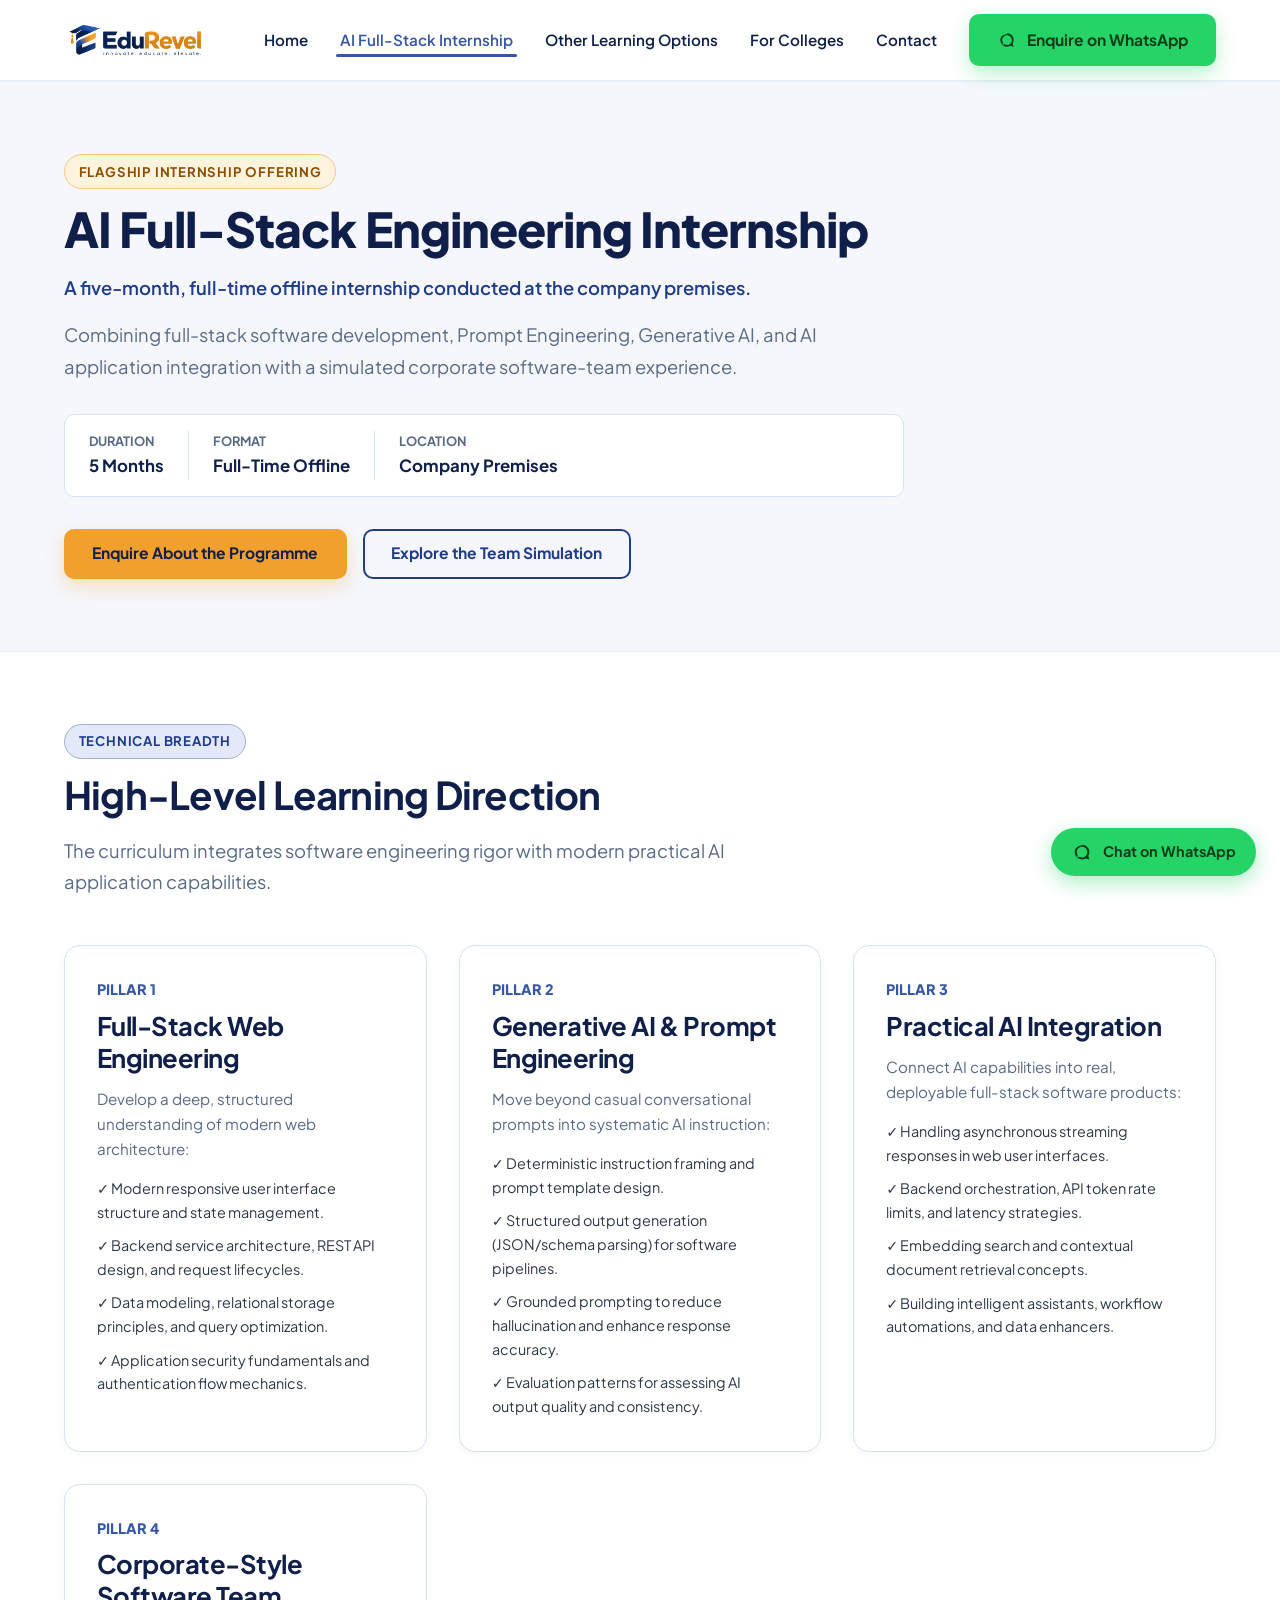
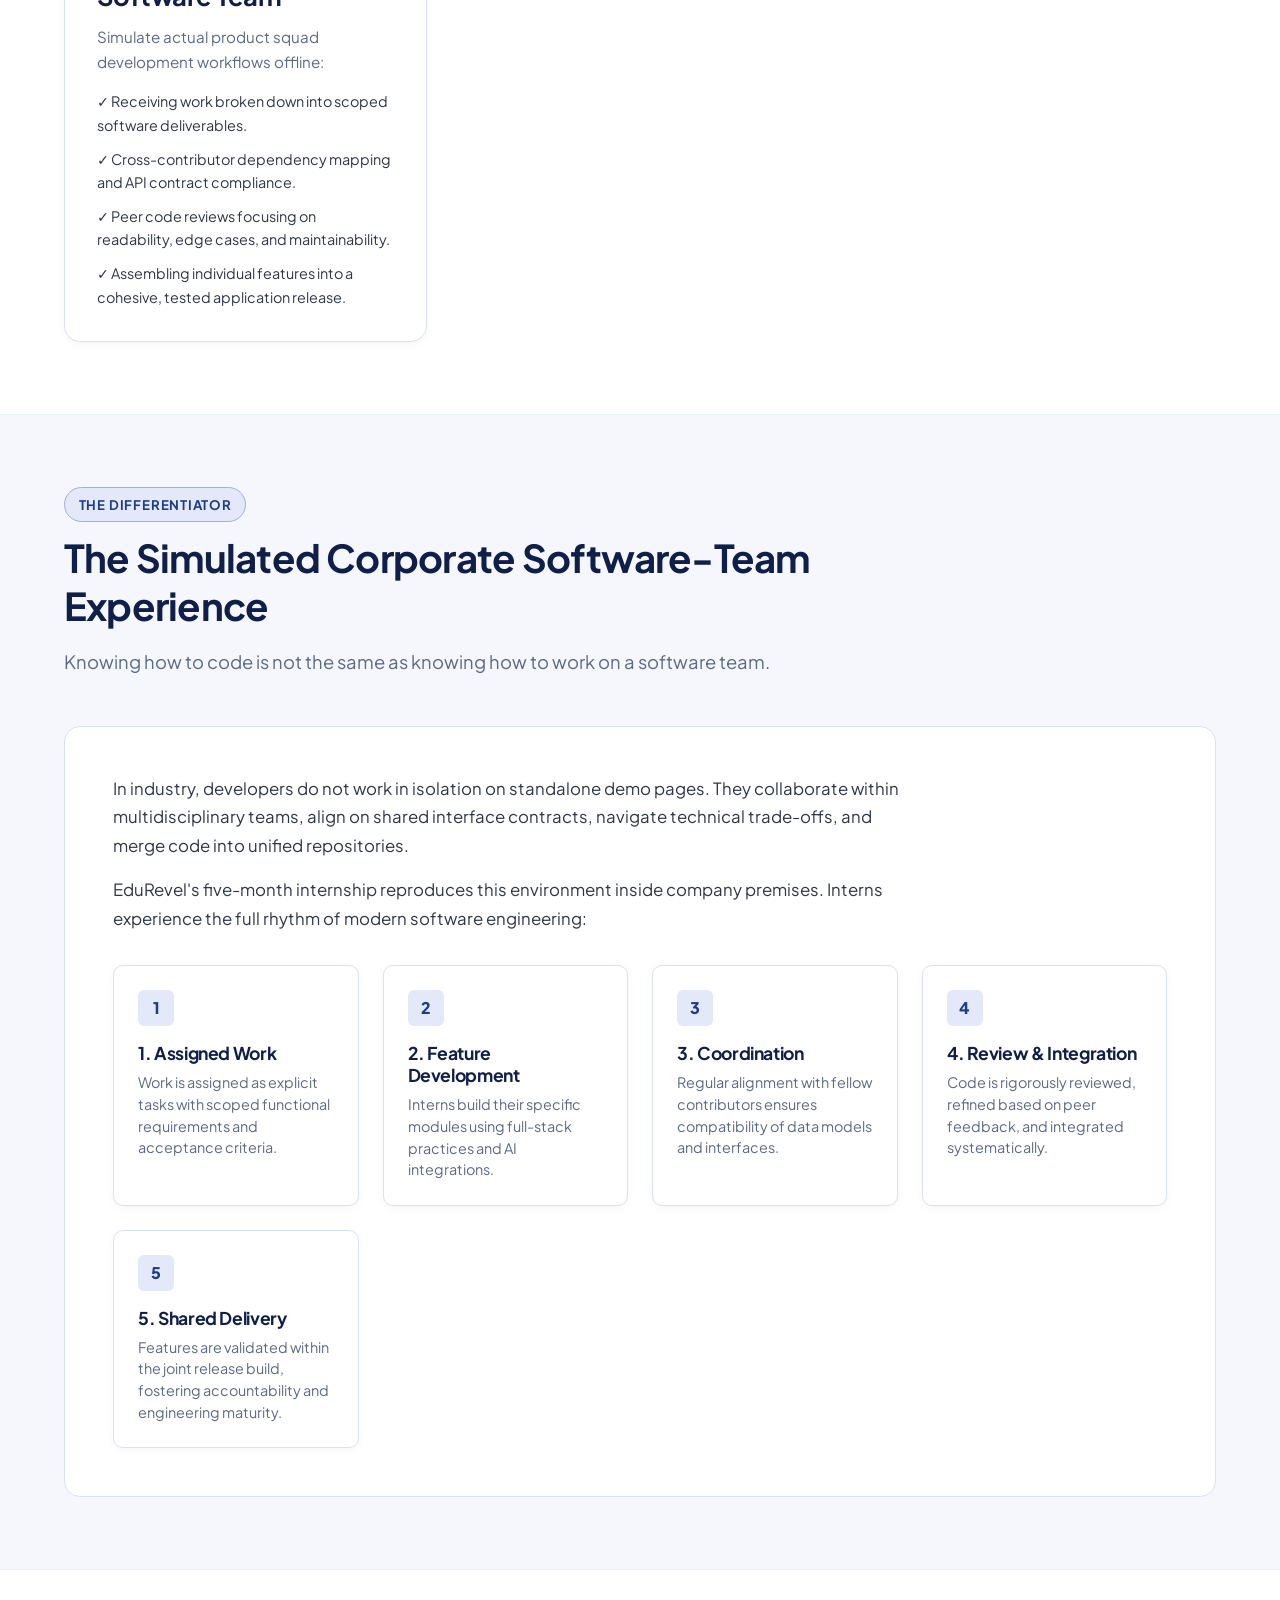
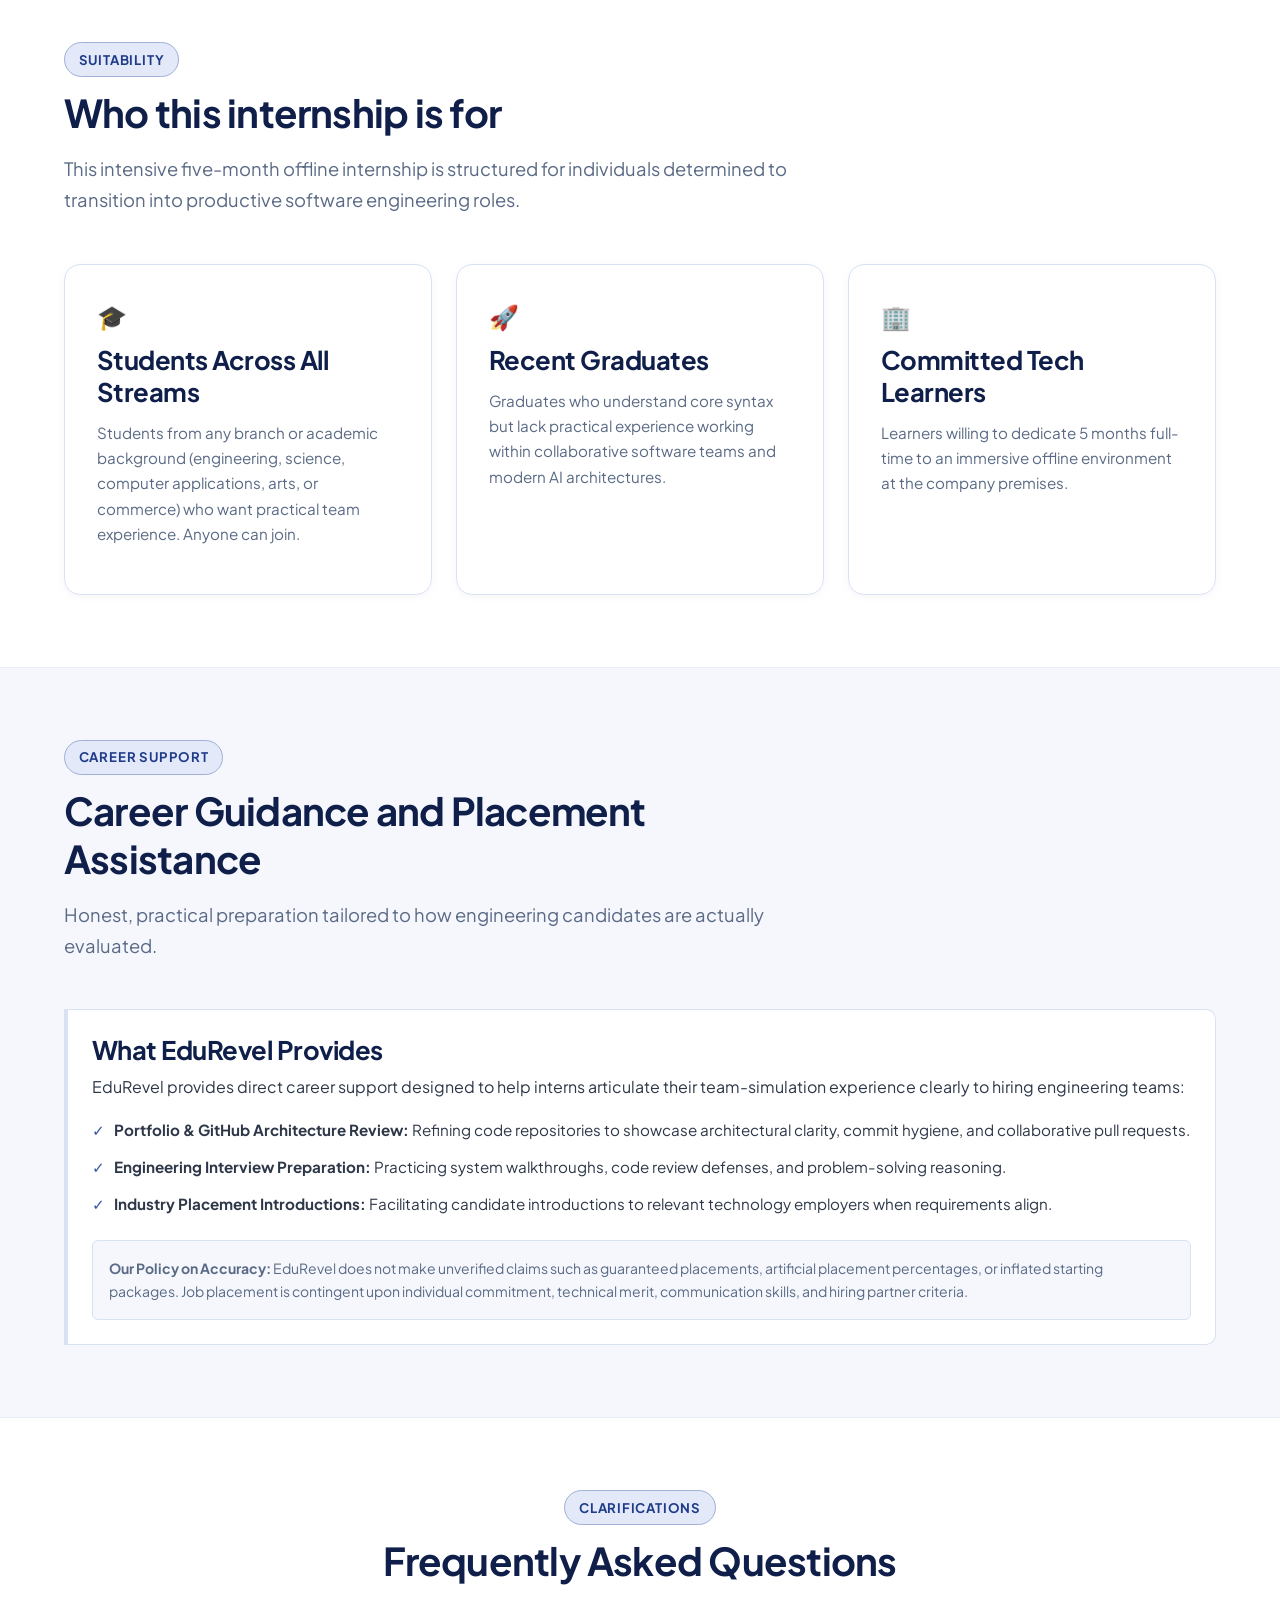
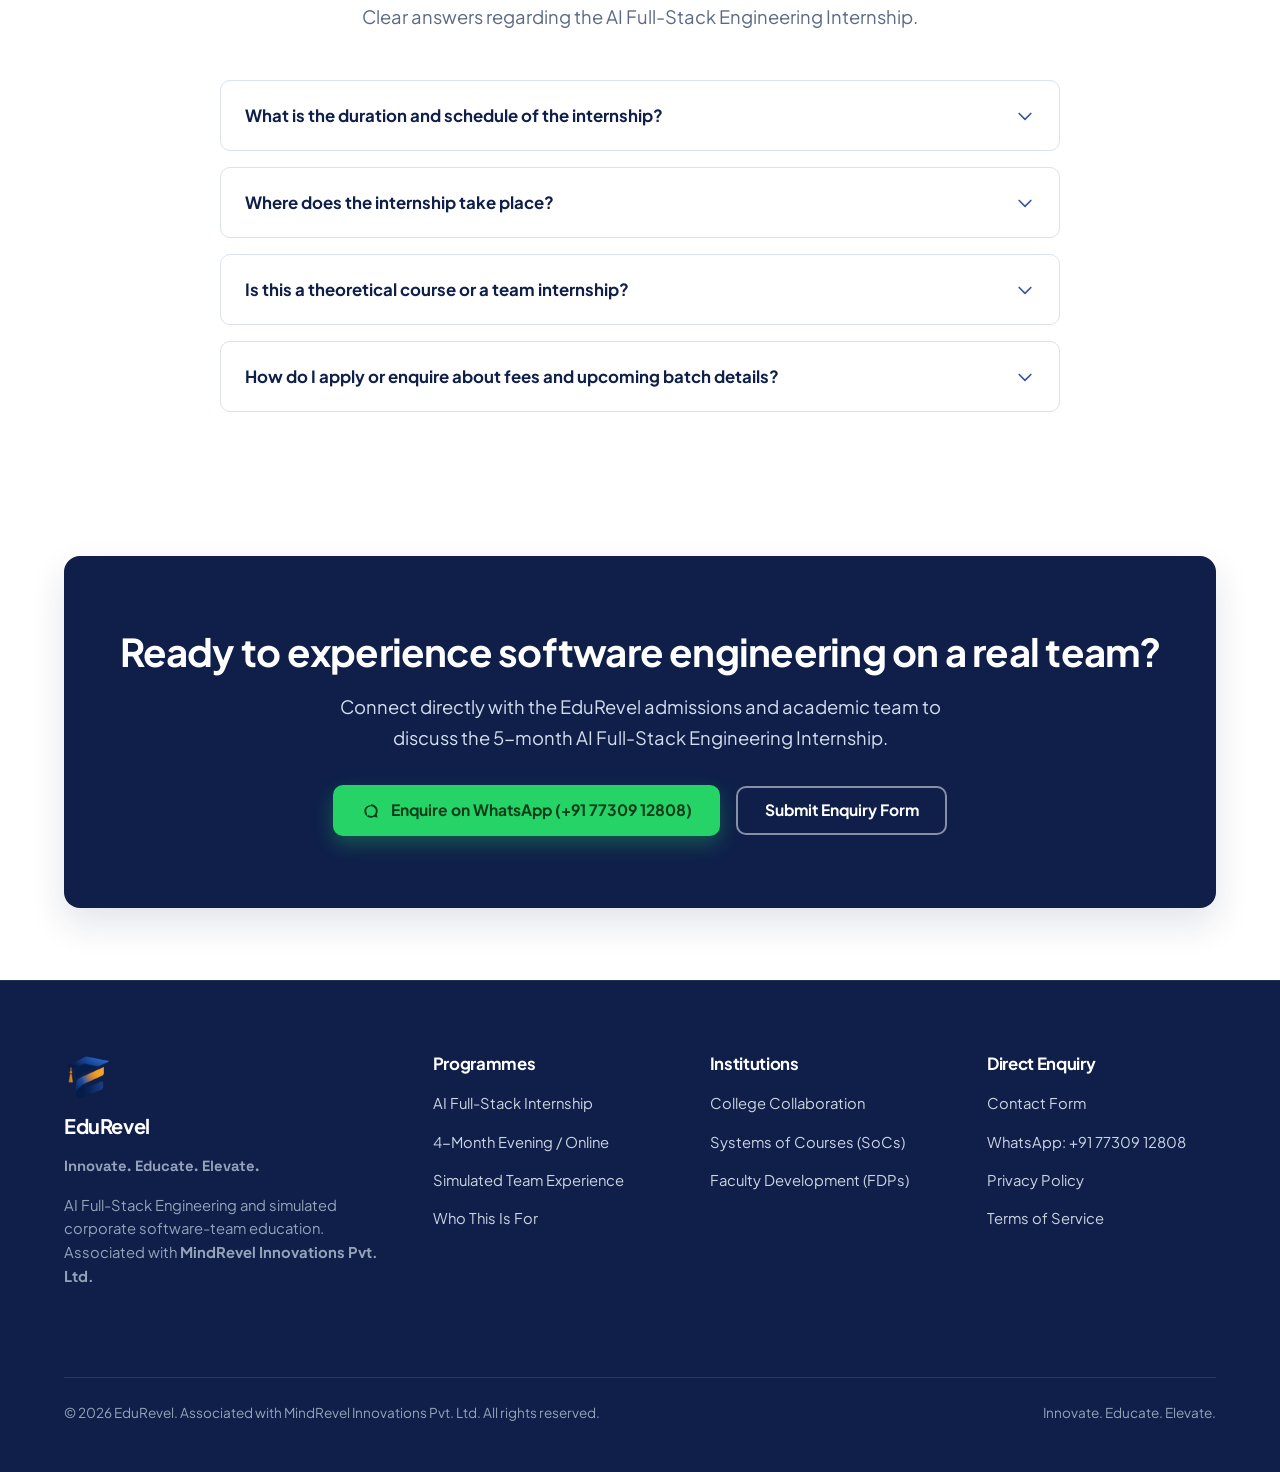
==== commit 79363bcb: "feat: add MindRevel SoC and FDP 6-course curriculum, full inclusivity across all degrees, and dual c" ====
--- a/ai-fullstack-internship.html
+++ b/ai-fullstack-internship.html
@@ -230,9 +230,9 @@
         <div class="audience-grid">
           <div class="comparison-card">
             <div style="font-size: 1.5rem; margin-bottom: 0.5rem; color: var(--color-action-blue);">🎓</div>
-            <h3>Final-Year Students</h3>
+            <h3>Students Across All Streams</h3>
             <p style="font-size: 0.95rem; color: var(--color-text-muted);">
-              Final-year B.Tech, B.E., MCA, and degree students who want practical team experience before stepping into the recruitment market.
+              Students from any branch or academic background (engineering, science, computer applications, arts, or commerce) who want practical team experience. Anyone can join.
             </p>
           </div>
 
--- a/assets/css/style.css
+++ b/assets/css/style.css
@@ -1162,3 +1162,302 @@
     border-radius: 50%;
   }
 }
+
+/* ==========================================================================
+   Courses & Alternative Learnings Styles
+   ========================================================================== */
+.inclusive-banner {
+  background: linear-gradient(135deg, #EEF4FD 0%, #E3E9F9 100%);
+  border: 1.5px solid var(--color-muted-blue);
+  border-radius: var(--radius-lg);
+  padding: var(--space-xl);
+  margin-bottom: var(--space-2xl);
+  display: flex;
+  align-items: center;
+  gap: var(--space-xl);
+}
+
+@media (max-width: 768px) {
+  .inclusive-banner {
+    flex-direction: column;
+    align-items: flex-start;
+    gap: var(--space-md);
+    padding: var(--space-lg);
+  }
+}
+
+.inclusive-icon-wrap {
+  width: 56px;
+  height: 56px;
+  border-radius: 50%;
+  background: var(--color-primary-blue);
+  color: var(--color-white);
+  display: flex;
+  align-items: center;
+  justify-content: center;
+  flex-shrink: 0;
+  box-shadow: var(--shadow-md);
+}
+
+.inclusive-icon-wrap svg {
+  width: 28px;
+  height: 28px;
+}
+
+.inclusive-text h3 {
+  font-size: 1.25rem;
+  color: var(--color-dark-navy);
+  margin-bottom: 0.25rem;
+}
+
+.inclusive-text p {
+  margin-bottom: 0;
+  color: var(--color-text-body);
+  font-size: 0.95rem;
+}
+
+/* Course Grid for SoCs / FDPs */
+.courses-grid {
+  display: grid;
+  grid-template-columns: repeat(auto-fill, minmax(340px, 1fr));
+  gap: var(--space-xl);
+  margin-top: var(--space-xl);
+}
+
+@media (max-width: 640px) {
+  .courses-grid {
+    grid-template-columns: 1fr;
+  }
+}
+
+.course-card {
+  background: var(--color-white);
+  border: 1px solid var(--color-border);
+  border-radius: var(--radius-lg);
+  padding: var(--space-xl);
+  box-shadow: var(--shadow-subtle);
+  display: flex;
+  flex-direction: column;
+  transition: transform var(--transition-normal), box-shadow var(--transition-normal), border-color var(--transition-normal);
+  position: relative;
+}
+
+.course-card:hover {
+  transform: translateY(-5px);
+  box-shadow: var(--shadow-lg);
+  border-color: var(--color-action-blue);
+}
+
+.course-card-header {
+  display: flex;
+  align-items: center;
+  gap: var(--space-md);
+  margin-bottom: var(--space-md);
+}
+
+.course-card-icon {
+  width: 50px;
+  height: 50px;
+  border-radius: var(--radius-md);
+  background: var(--color-pale-surface);
+  display: flex;
+  align-items: center;
+  justify-content: center;
+  flex-shrink: 0;
+  border: 1px solid var(--color-border-subtle);
+}
+
+.course-card-icon svg {
+  width: 28px;
+  height: 28px;
+}
+
+.course-card-header h3 {
+  font-size: 1.3rem;
+  margin-bottom: 0;
+  color: var(--color-dark-navy);
+}
+
+.course-points {
+  list-style: none;
+  display: flex;
+  flex-direction: column;
+  gap: 0.5rem;
+  margin-bottom: var(--space-lg);
+  flex-grow: 1;
+}
+
+.course-points li {
+  font-size: 0.925rem;
+  color: var(--color-text-body);
+  display: flex;
+  align-items: center;
+  gap: 0.5rem;
+}
+
+.course-points li::before {
+  content: '•';
+  color: var(--color-action-blue);
+  font-size: 1.4rem;
+  line-height: 1;
+}
+
+.course-outcome-pill {
+  background: #F0F4FC;
+  border: 1px solid var(--color-muted-blue);
+  border-radius: var(--radius-md);
+  padding: 0.65rem 0.85rem;
+  font-size: 0.85rem;
+  font-weight: 700;
+  color: var(--color-primary-blue);
+  display: flex;
+  align-items: center;
+  gap: 0.5rem;
+  margin-top: auto;
+}
+
+.course-outcome-pill svg {
+  width: 18px;
+  height: 18px;
+  flex-shrink: 0;
+  color: var(--color-amber);
+}
+
+/* Beyond the Classroom section */
+.beyond-grid {
+  display: grid;
+  grid-template-columns: repeat(auto-fit, minmax(210px, 1fr));
+  gap: var(--space-lg);
+  margin-top: var(--space-xl);
+}
+
+.beyond-card {
+  background: var(--color-white);
+  border: 1px solid var(--color-border);
+  border-radius: var(--radius-md);
+  padding: var(--space-lg);
+  text-align: center;
+  transition: transform var(--transition-fast);
+}
+
+.beyond-card:hover {
+  transform: translateY(-3px);
+  border-color: var(--color-action-blue);
+}
+
+.beyond-icon {
+  width: 48px;
+  height: 48px;
+  border-radius: 50%;
+  background: var(--color-pale-blue);
+  color: var(--color-primary-blue);
+  display: flex;
+  align-items: center;
+  justify-content: center;
+  margin: 0 auto var(--space-sm);
+}
+
+.beyond-icon svg {
+  width: 24px;
+  height: 24px;
+}
+
+.beyond-card h4 {
+  font-size: 1rem;
+  color: var(--color-dark-navy);
+  margin-bottom: 0.35rem;
+}
+
+.beyond-card p {
+  font-size: 0.85rem;
+  color: var(--color-text-muted);
+  margin-bottom: 0;
+  line-height: 1.45;
+}
+
+/* Dual Alternative Learning Options Layout */
+.alternative-dual-grid {
+  display: grid;
+  grid-template-columns: 1fr 1fr;
+  gap: var(--space-2xl);
+  margin-top: var(--space-xl);
+}
+
+@media (max-width: 900px) {
+  .alternative-dual-grid {
+    grid-template-columns: 1fr;
+    gap: var(--space-xl);
+  }
+}
+
+.alternative-card {
+  background: var(--color-white);
+  border-radius: var(--radius-lg);
+  border: 2px solid var(--color-border);
+  box-shadow: var(--shadow-subtle);
+  overflow: hidden;
+  display: flex;
+  flex-direction: column;
+  transition: transform var(--transition-normal), box-shadow var(--transition-normal), border-color var(--transition-normal);
+}
+
+.alternative-card:hover {
+  transform: translateY(-4px);
+  box-shadow: var(--shadow-lg);
+  border-color: var(--color-action-blue);
+}
+
+.alternative-card.featured-card {
+  border-color: var(--color-primary-blue);
+  box-shadow: var(--shadow-md);
+}
+
+.alternative-header {
+  padding: var(--space-xl);
+  background: var(--color-pale-surface);
+  border-bottom: 1px solid var(--color-border);
+}
+
+.alternative-card.featured-card .alternative-header {
+  background: linear-gradient(135deg, var(--color-dark-navy) 0%, var(--color-primary-blue) 100%);
+  color: var(--color-white);
+}
+
+.alternative-card.featured-card .alternative-header h3 {
+  color: var(--color-white);
+}
+
+.alternative-card.featured-card .alternative-header p {
+  color: #D3DFEE;
+}
+
+.alternative-body {
+  padding: var(--space-xl);
+  display: flex;
+  flex-direction: column;
+  flex-grow: 1;
+}
+
+.alternative-features {
+  list-style: none;
+  display: flex;
+  flex-direction: column;
+  gap: 0.75rem;
+  margin: var(--space-lg) 0;
+  flex-grow: 1;
+}
+
+.alternative-features li {
+  display: flex;
+  align-items: flex-start;
+  gap: 0.65rem;
+  font-size: 0.95rem;
+}
+
+.alternative-features li svg {
+  width: 20px;
+  height: 20px;
+  flex-shrink: 0;
+  margin-top: 2px;
+  color: var(--color-action-blue);
+}
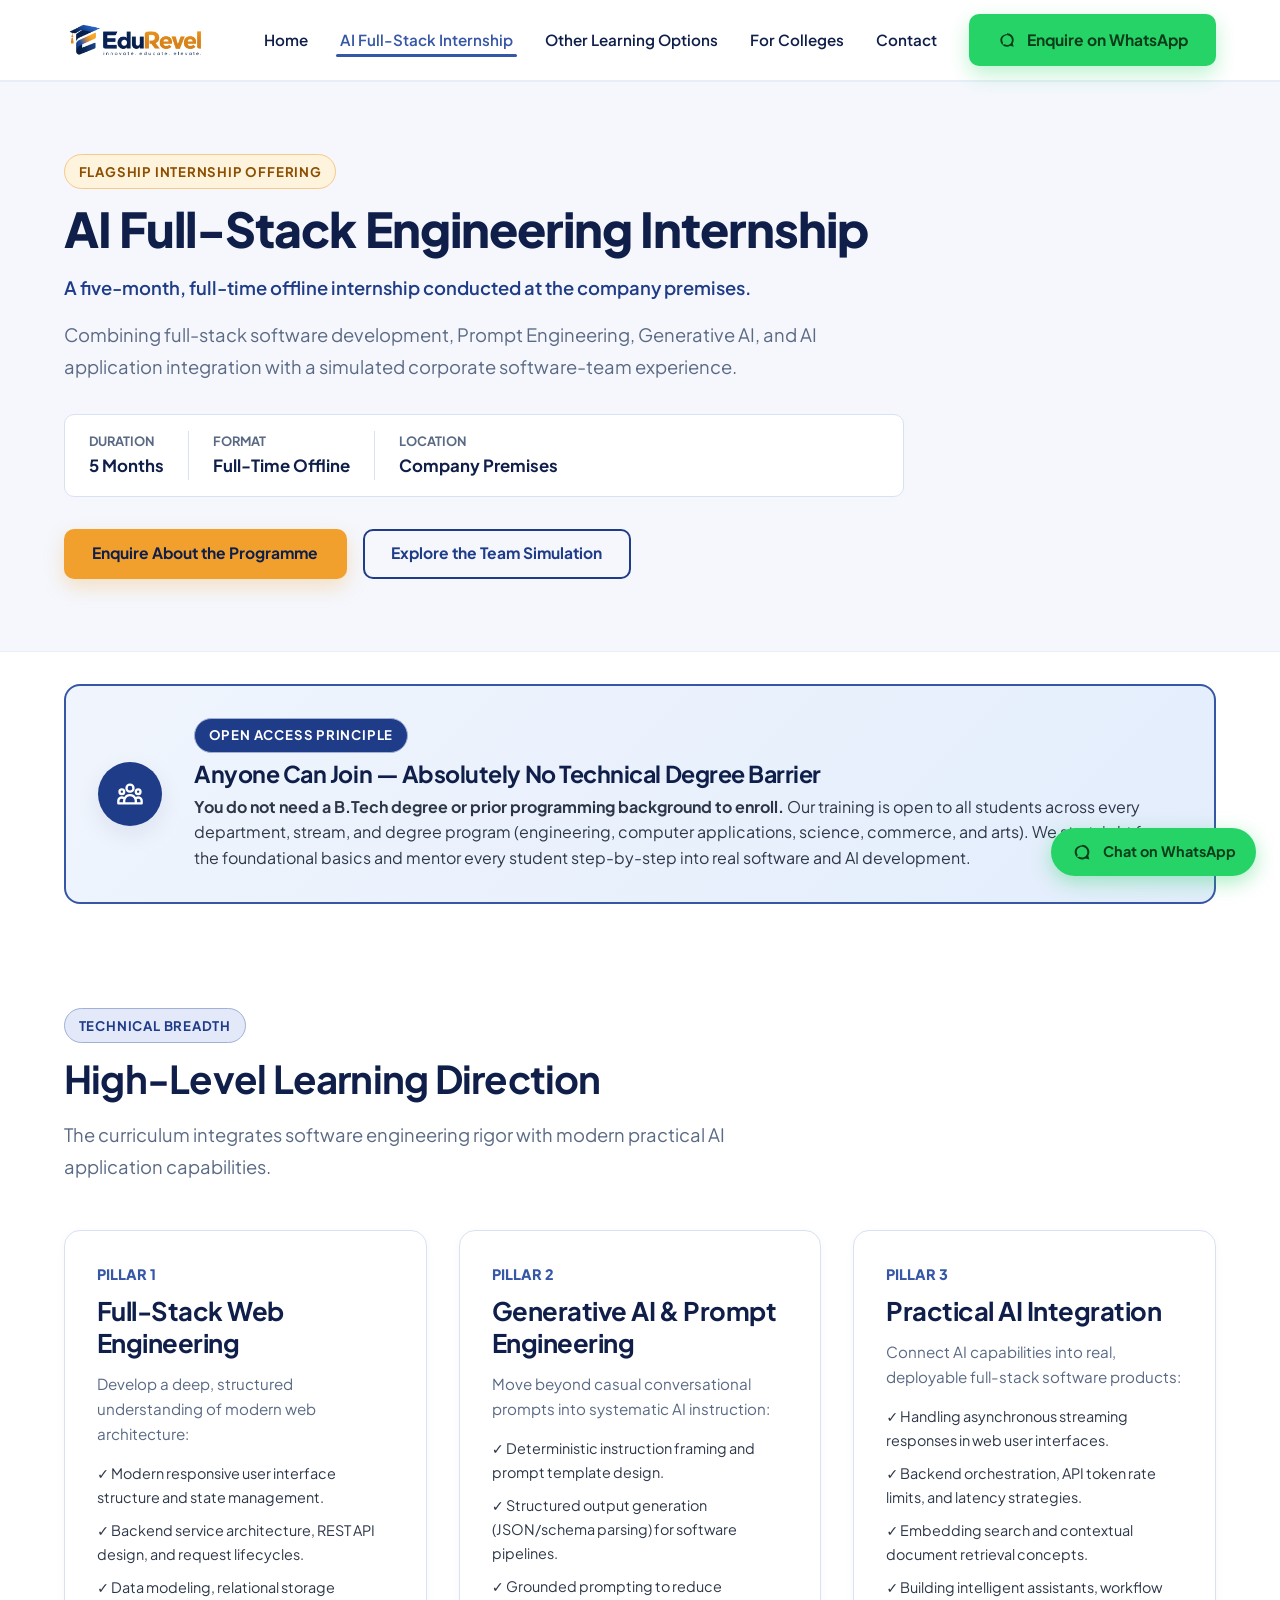
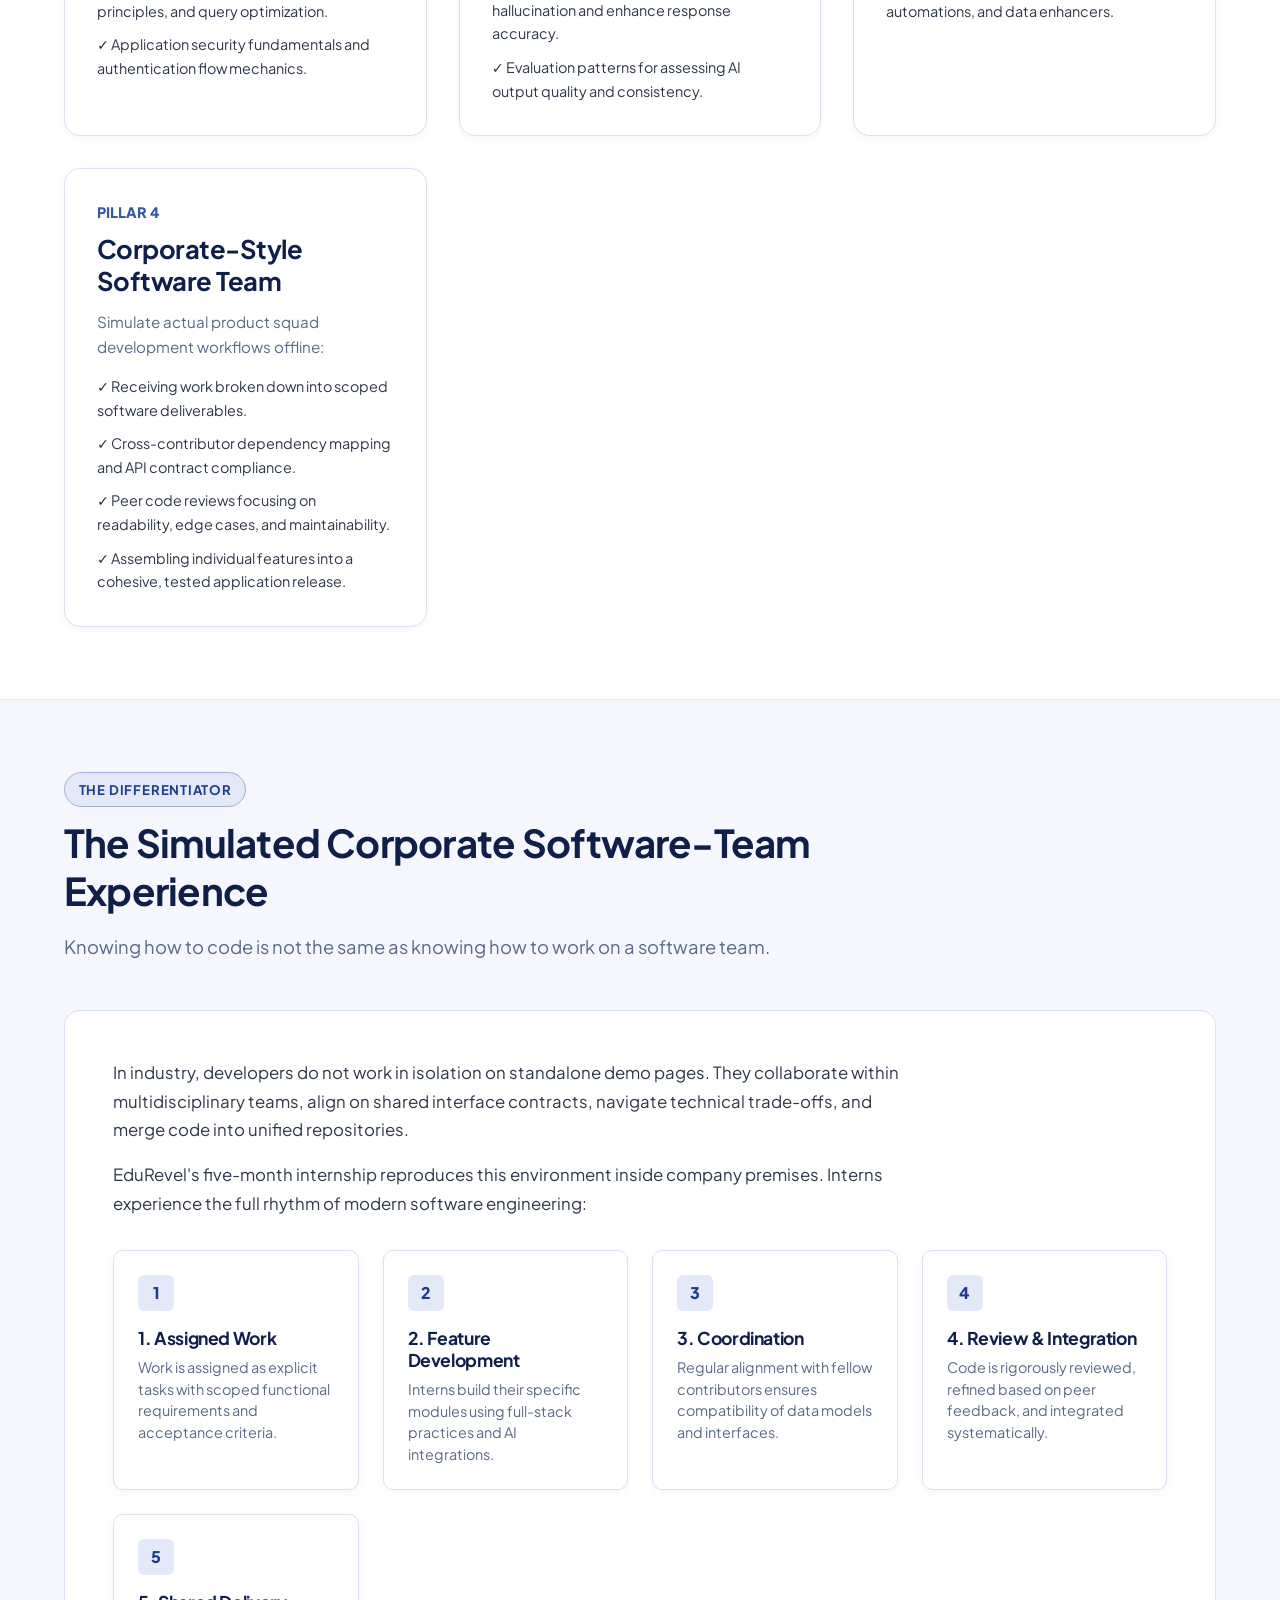
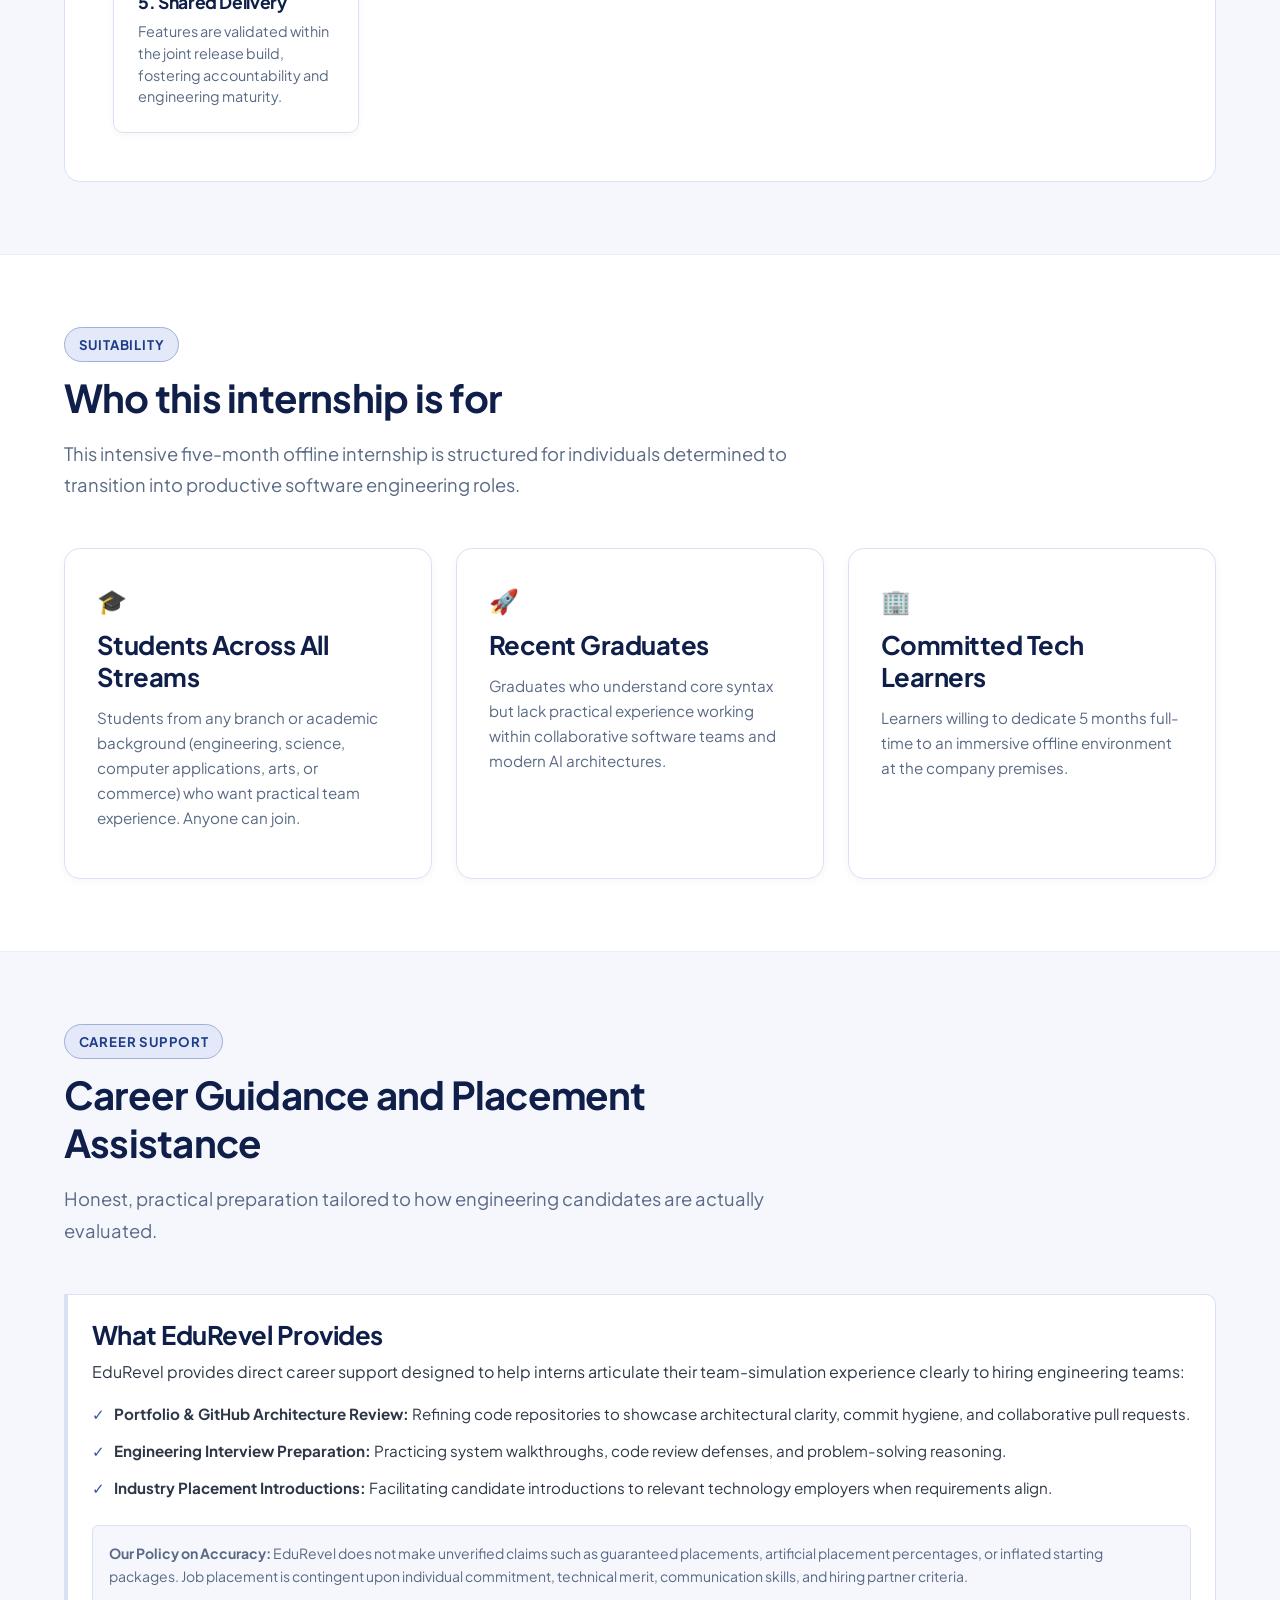
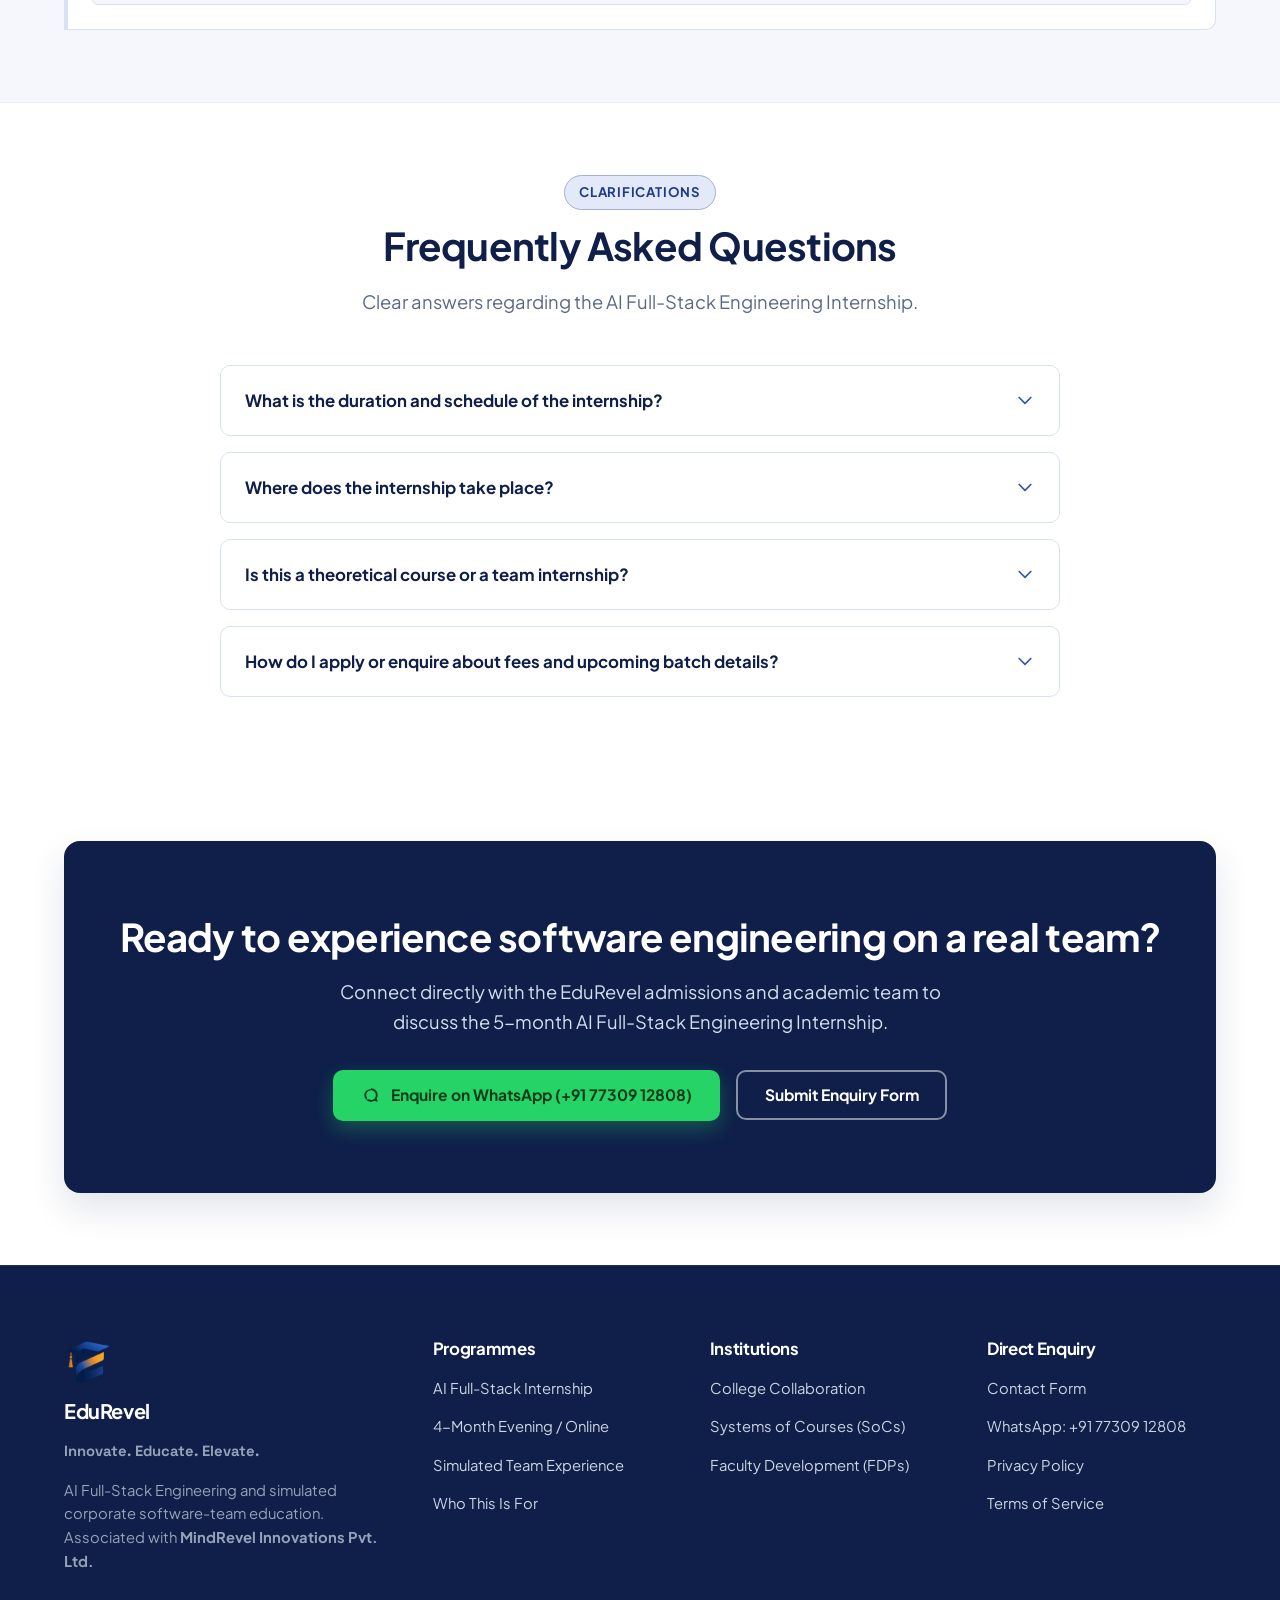
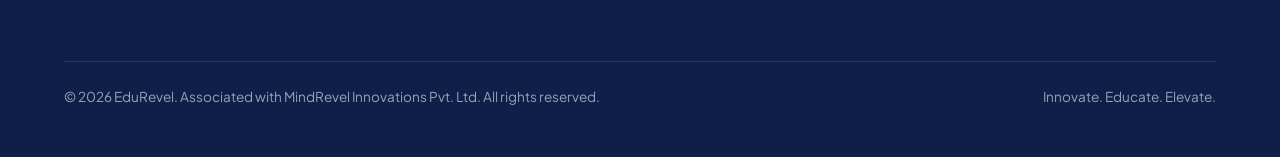
==== commit 5f065f94: "fix(colleges): remove duplicate courses section and open-access banner from for-colleges; place open" ====
--- a/ai-fullstack-internship.html
+++ b/ai-fullstack-internship.html
@@ -93,6 +93,24 @@
       </div>
     </section>
 
+    <!-- Open Access Principle: Anyone Can Join -->
+    <section class="section" style="padding-top: var(--space-xl); padding-bottom: 0;">
+      <div class="container">
+        <div class="inclusive-banner" style="margin-bottom: var(--space-xl); border: 2px solid var(--color-action-blue); background: linear-gradient(135deg, #F0F5FD 0%, #E3EDFC 100%);">
+          <div class="inclusive-icon-wrap" style="width: 64px; height: 64px;">
+            <svg fill="none" stroke="currentColor" viewBox="0 0 24 24"><path stroke-linecap="round" stroke-linejoin="round" stroke-width="2" d="M17 20h5v-2a3 3 0 00-5.356-1.857M17 20H7m10 0v-2c0-.656-.126-1.283-.356-1.857M7 20H2v-2a3 3 0 015.356-1.857M7 20v-2c0-.656.126-1.283.356-1.857m0 0a5.002 5.002 0 019.288 0M15 7a3 3 0 11-6 0 3 3 0 016 0zm6 3a2 2 0 11-4 0 2 2 0 014 0zM7 10a2 2 0 11-4 0 2 2 0 014 0z"/></svg>
+          </div>
+          <div class="inclusive-text">
+            <span class="eyebrow-badge" style="background: var(--color-primary-blue); color: #fff; margin-bottom: 0.4rem;">Open Access Principle</span>
+            <h2 style="font-size: 1.45rem; color: var(--color-dark-navy); margin-bottom: 0.35rem;">Anyone Can Join — Absolutely No Technical Degree Barrier</h2>
+            <p style="font-size: 1rem; color: var(--color-text-body); line-height: 1.6;">
+              <strong>You do not need a B.Tech degree or prior programming background to enroll.</strong> Our training is open to all students across every department, stream, and degree program (engineering, computer applications, science, commerce, and arts). We start right from the foundational basics and mentor every student step-by-step into real software and AI development.
+            </p>
+          </div>
+        </div>
+      </div>
+    </section>
+
     <!-- Detailed Learning Direction -->
     <section class="section" id="curriculumOverview">
       <div class="container">
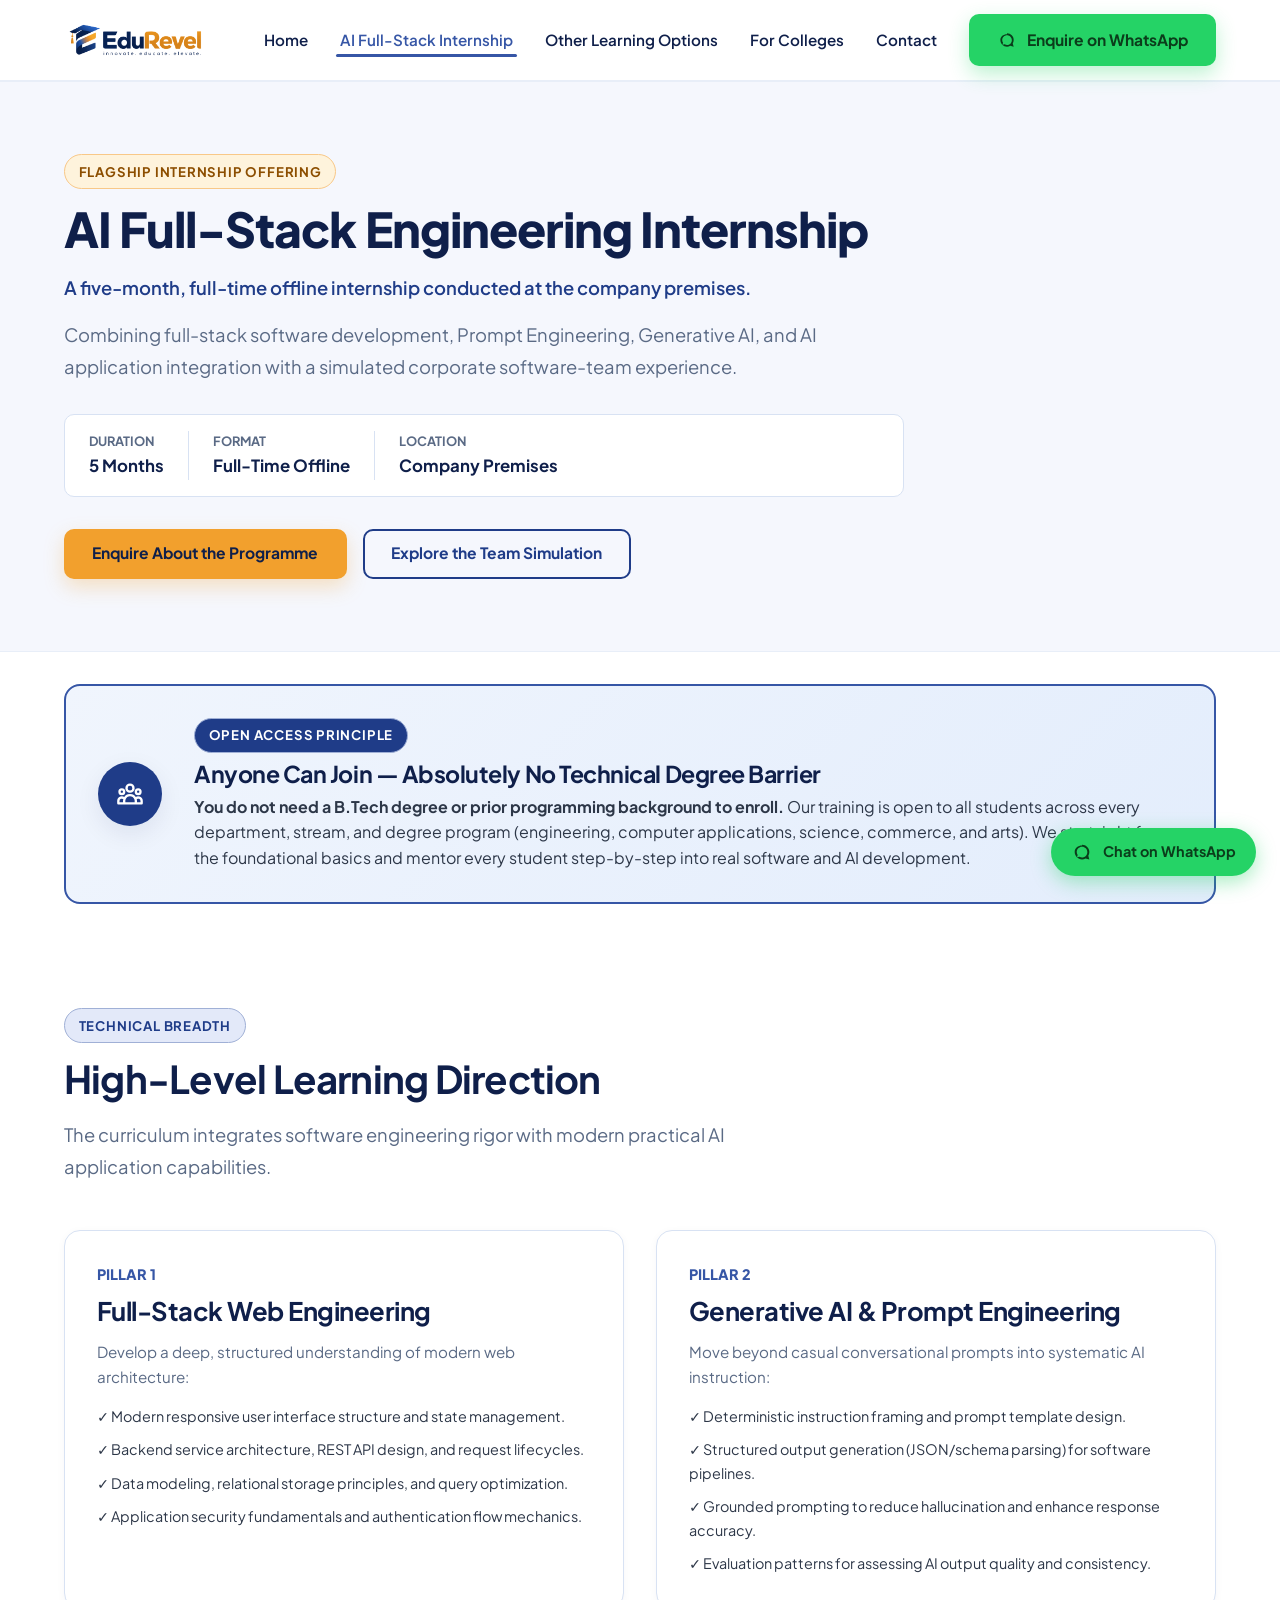
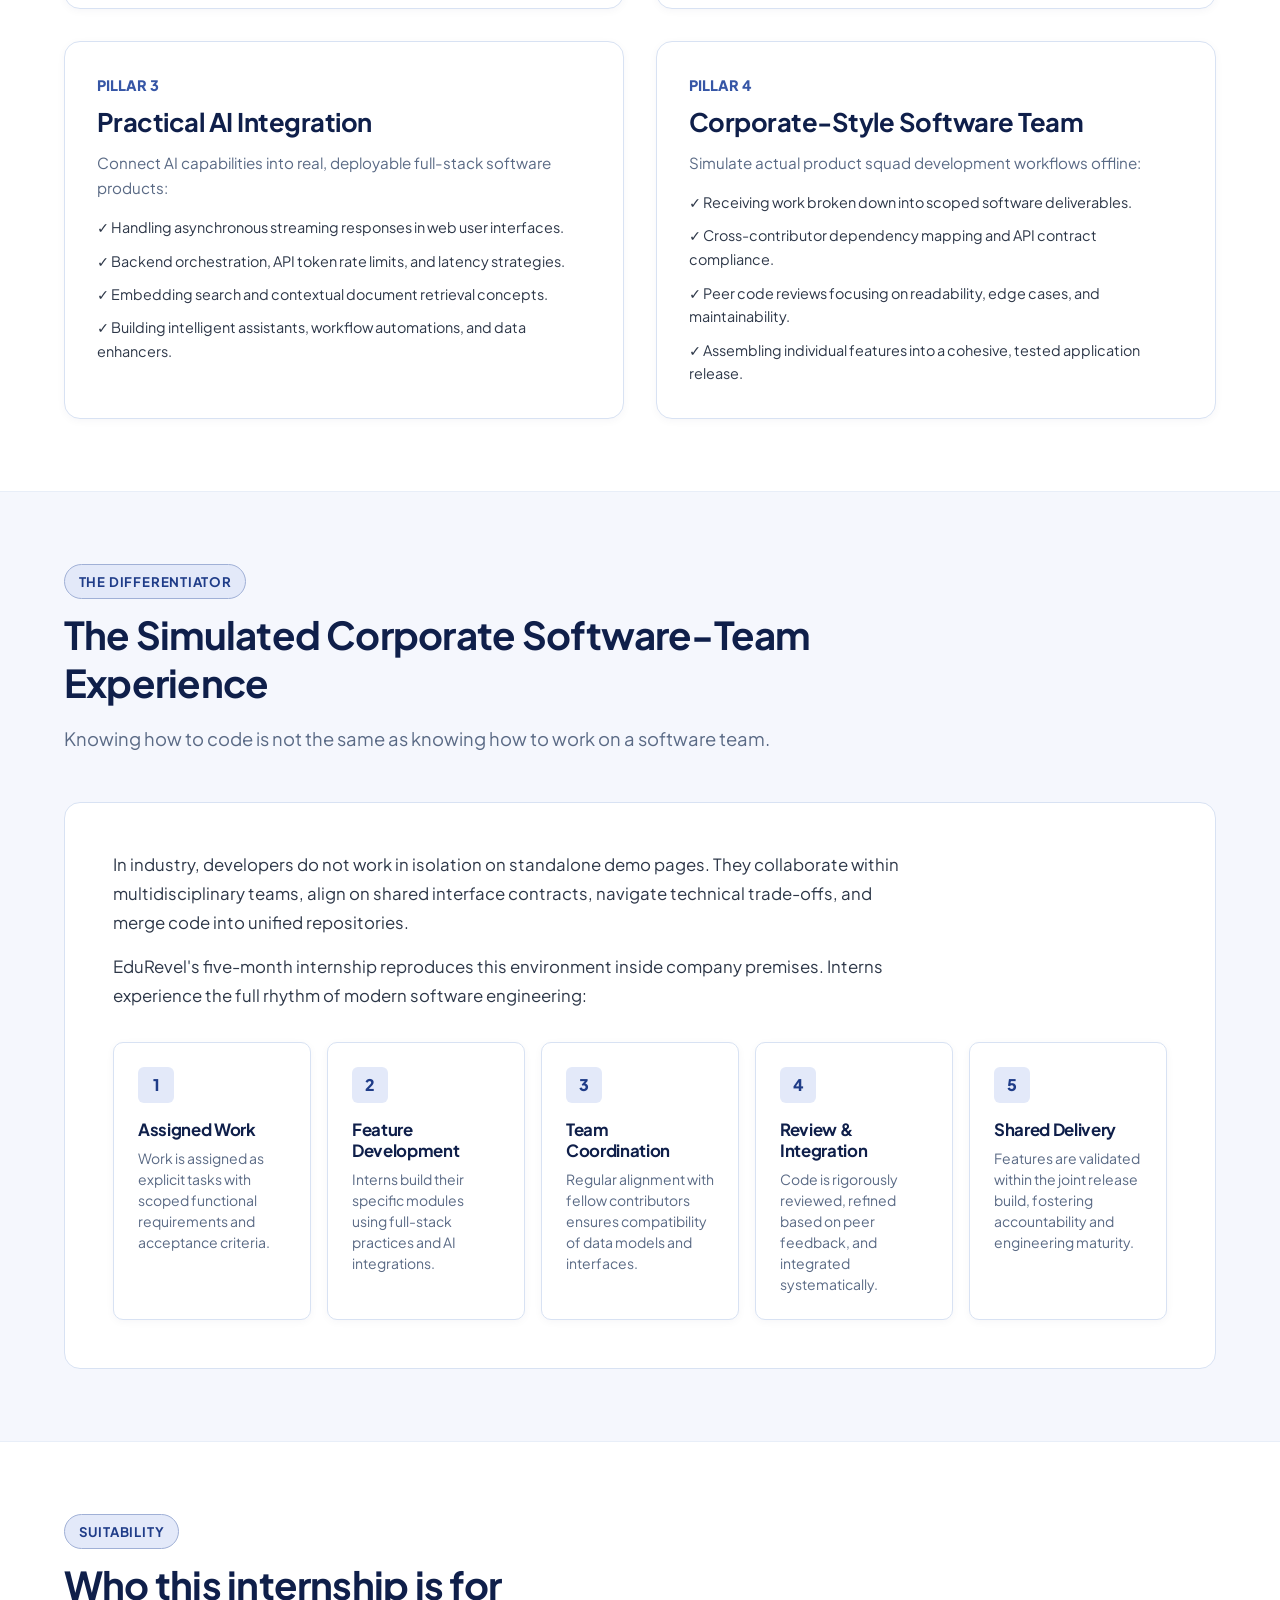
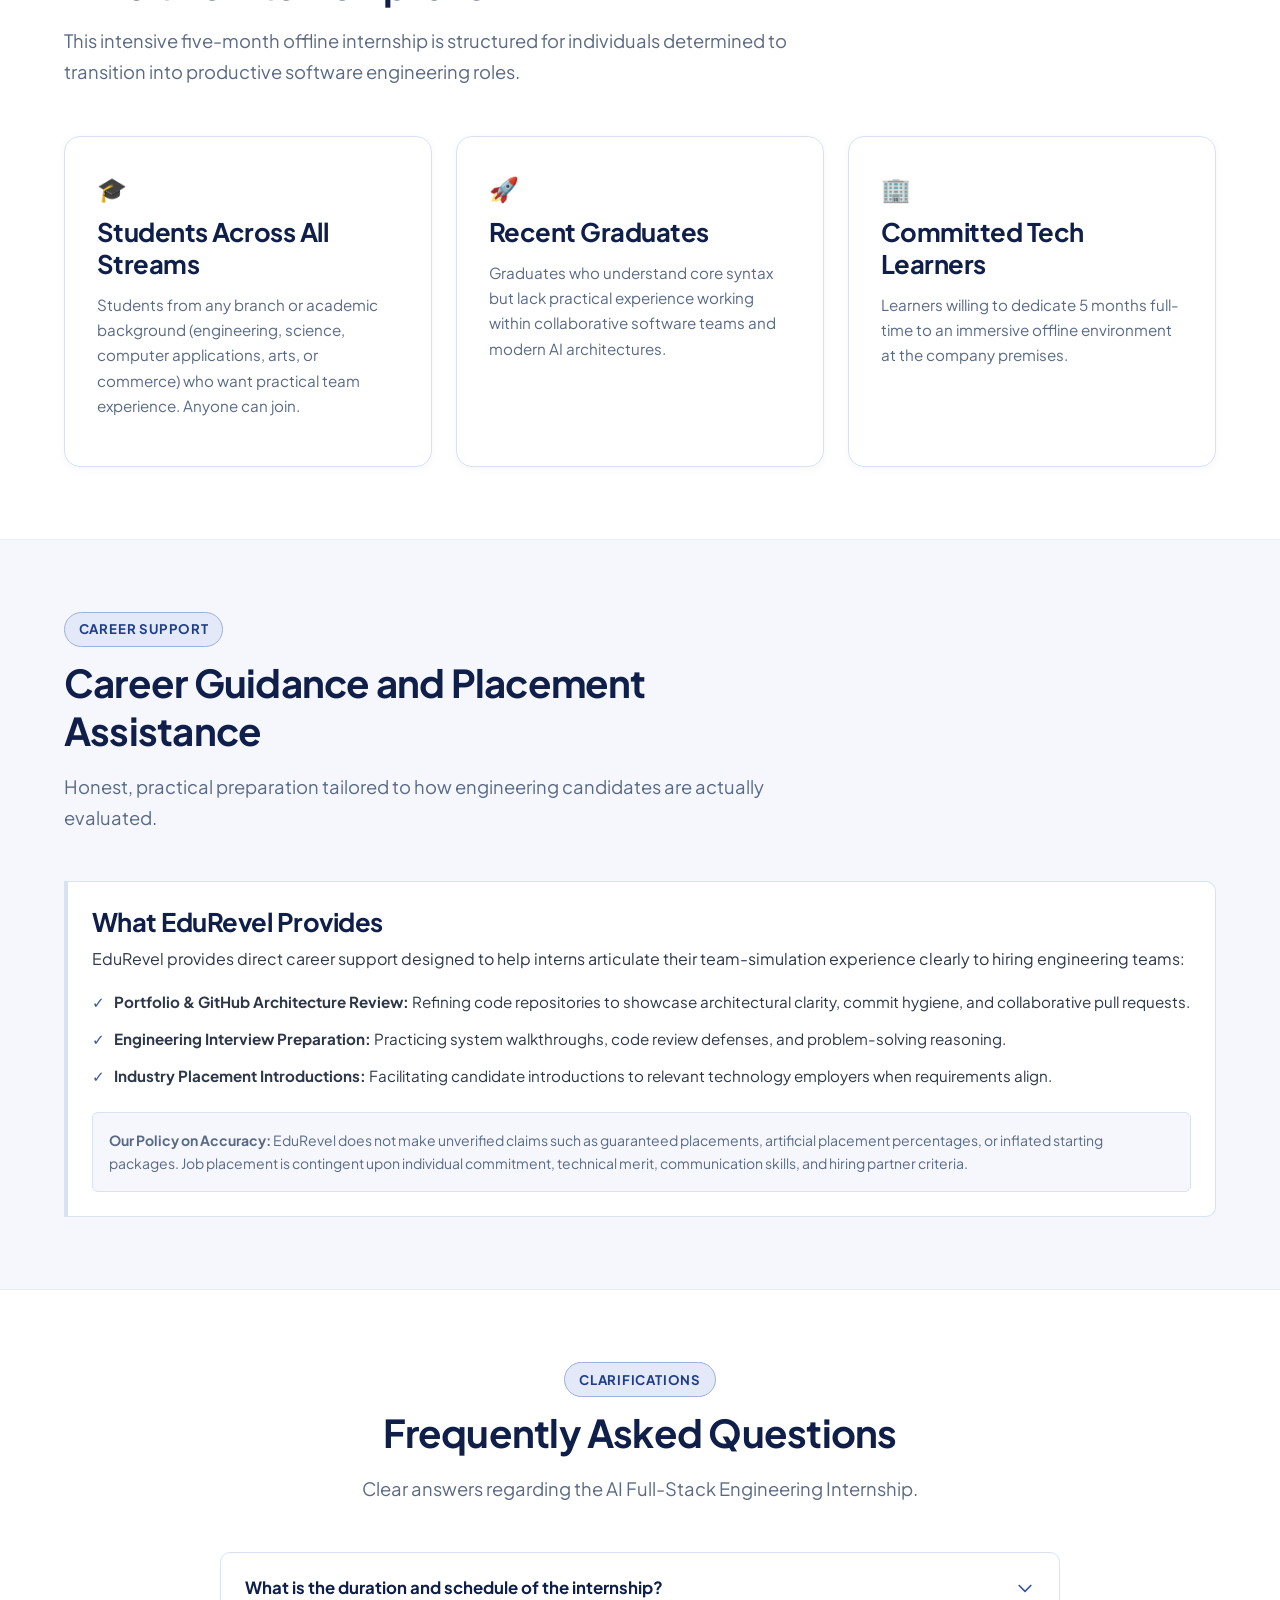
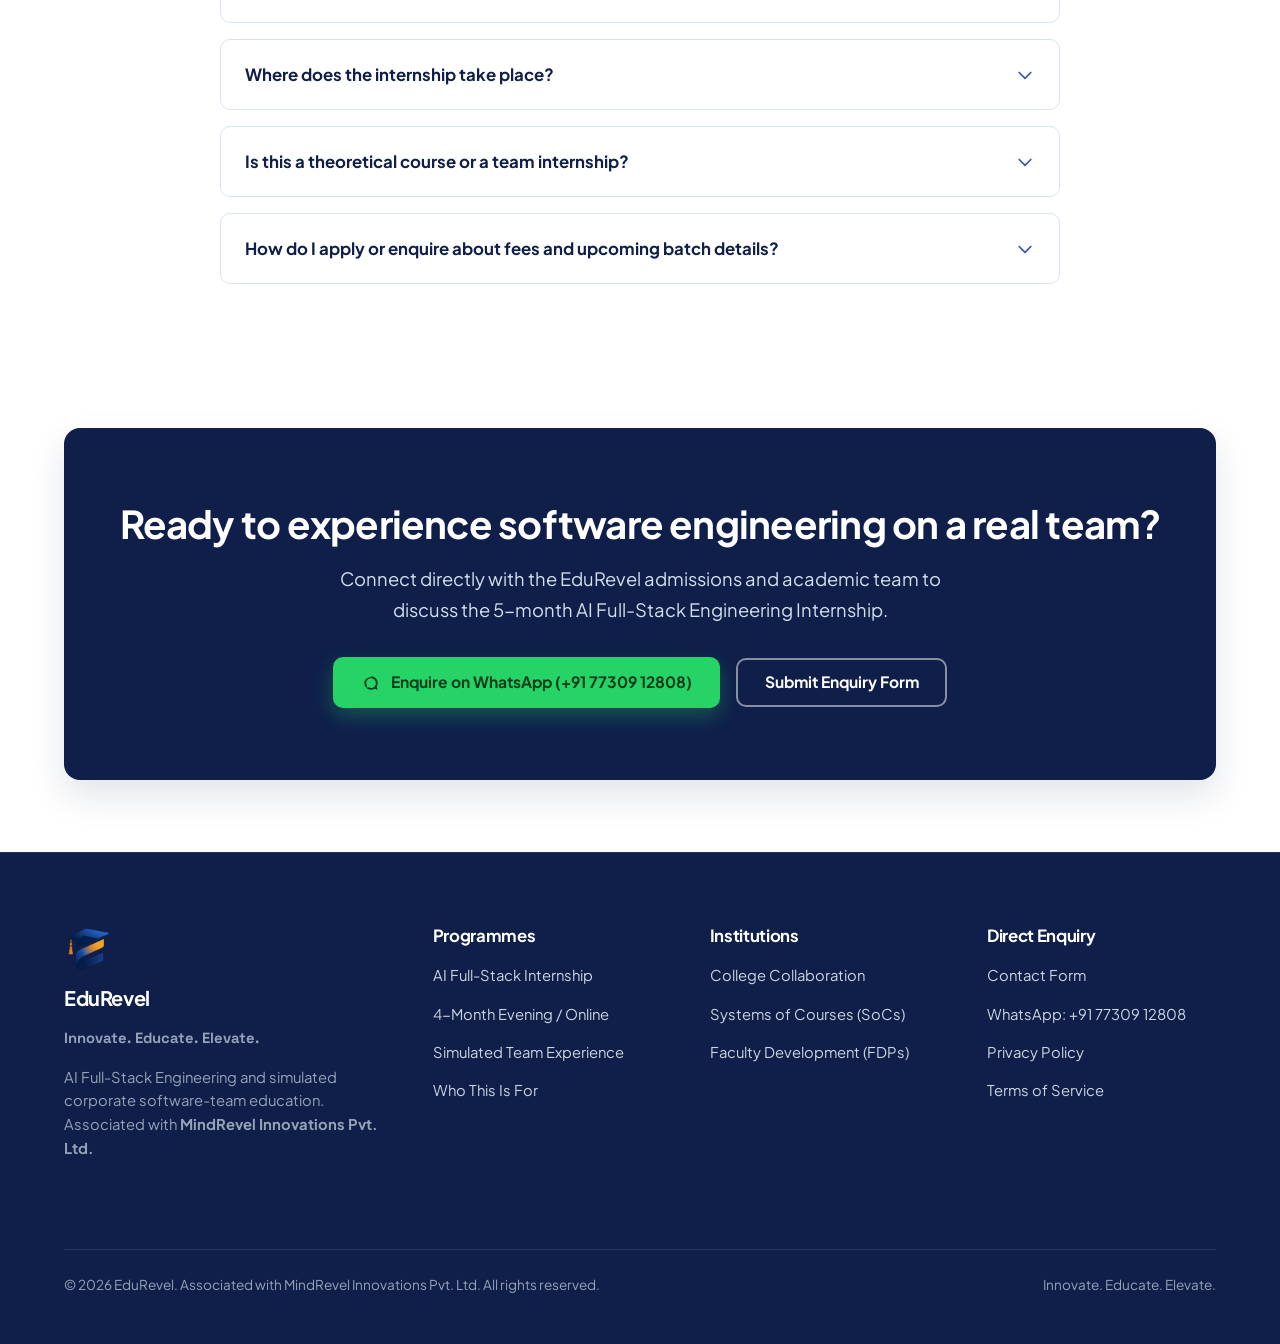
==== commit 0129f8ca: "fix(ui): eliminate orphan cards with balanced 2x2 curriculum grid and 5-column process flow" ====
--- a/ai-fullstack-internship.html
+++ b/ai-fullstack-internship.html
@@ -15,7 +15,7 @@
   <meta name="theme-color" content="#0F1F4A">
 
   <!-- Core Stylesheet -->
-  <link rel="stylesheet" href="assets/css/style.css">
+  <link rel="stylesheet" href="assets/css/style.css?v=2.3">
 </head>
 <body>
 
@@ -122,7 +122,7 @@
           </p>
         </div>
 
-        <div style="display: grid; grid-template-columns: repeat(auto-fit, minmax(280px, 1fr)); gap: var(--space-xl);">
+        <div class="curriculum-pillars-grid">
           <div class="comparison-card">
             <div style="font-weight: 800; color: var(--color-action-blue); font-size: 0.9rem; margin-bottom: 0.5rem;">PILLAR 1</div>
             <h3>Full-Stack Web Engineering</h3>
@@ -206,27 +206,27 @@
           <div class="pillars-grid" style="margin-top: 0;">
             <div class="pillar-card">
               <div class="pillar-number">1</div>
-              <h3>1. Assigned Work</h3>
+              <h3>Assigned Work</h3>
               <p>Work is assigned as explicit tasks with scoped functional requirements and acceptance criteria.</p>
             </div>
             <div class="pillar-card">
               <div class="pillar-number">2</div>
-              <h3>2. Feature Development</h3>
+              <h3>Feature Development</h3>
               <p>Interns build their specific modules using full-stack practices and AI integrations.</p>
             </div>
             <div class="pillar-card">
               <div class="pillar-number">3</div>
-              <h3>3. Coordination</h3>
+              <h3>Team Coordination</h3>
               <p>Regular alignment with fellow contributors ensures compatibility of data models and interfaces.</p>
             </div>
             <div class="pillar-card">
               <div class="pillar-number">4</div>
-              <h3>4. Review &amp; Integration</h3>
+              <h3>Review &amp; Integration</h3>
               <p>Code is rigorously reviewed, refined based on peer feedback, and integrated systematically.</p>
             </div>
             <div class="pillar-card">
               <div class="pillar-number">5</div>
-              <h3>5. Shared Delivery</h3>
+              <h3>Shared Delivery</h3>
               <p>Features are validated within the joint release build, fostering accountability and engineering maturity.</p>
             </div>
           </div>
--- a/assets/css/style.css
+++ b/assets/css/style.css
@@ -701,12 +701,31 @@
   margin-top: 2px;
 }
 
-/* 5 Pillars of Simulated Corporate Experience */
+/* 5 Pillars of Simulated Corporate Experience (5-Stage Sequential Lifecycle) */
 .pillars-grid {
   display: grid;
-  grid-template-columns: repeat(auto-fit, minmax(220px, 1fr));
-  gap: var(--space-lg);
+  grid-template-columns: repeat(5, 1fr);
+  gap: var(--space-md);
   margin-top: var(--space-xl);
+}
+
+@media (max-width: 1024px) and (min-width: 641px) {
+  .pillars-grid {
+    display: flex;
+    flex-wrap: wrap;
+    justify-content: center;
+    gap: var(--space-md);
+  }
+  .pillars-grid .pillar-card {
+    flex: 0 1 calc(33.333% - var(--space-md));
+    min-width: 200px;
+  }
+}
+
+@media (max-width: 640px) {
+  .pillars-grid {
+    grid-template-columns: 1fr;
+  }
 }
 
 .pillar-card {
@@ -717,7 +736,8 @@
   box-shadow: var(--shadow-subtle);
   display: flex;
   flex-direction: column;
-  transition: transform var(--transition-normal), box-shadow var(--transition-normal);
+  transition: transform var(--transition-normal), box-shadow var(--transition-normal), border-color var(--transition-normal);
+  position: relative;
 }
 
 .pillar-card:hover {
@@ -741,16 +761,61 @@
 }
 
 .pillar-card h3 {
-  font-size: 1.1rem;
+  font-size: 1.05rem;
   margin-bottom: var(--space-xs);
   color: var(--color-dark-navy);
 }
 
 .pillar-card p {
-  font-size: 0.9rem;
+  font-size: 0.875rem;
   color: var(--color-text-muted);
   margin-bottom: 0;
   line-height: 1.5;
+}
+
+/* 4 Pillars of Learning Direction (Balanced 2x2 Quadrant) */
+.curriculum-pillars-grid {
+  display: grid;
+  grid-template-columns: repeat(2, 1fr);
+  gap: var(--space-xl);
+  margin-top: var(--space-xl);
+}
+
+@media (max-width: 820px) {
+  .curriculum-pillars-grid {
+    grid-template-columns: 1fr;
+  }
+}
+
+/* Section 6 Learning Areas on Home (Balanced 2x2 Quadrant) */
+.flagship-learning-areas {
+  display: grid;
+  grid-template-columns: repeat(2, 1fr);
+  gap: var(--space-xl);
+  margin-top: var(--space-xl);
+}
+
+@media (max-width: 820px) {
+  .flagship-learning-areas {
+    grid-template-columns: 1fr;
+  }
+}
+
+.learning-card {
+  background: var(--color-white);
+  border: 1px solid var(--color-border);
+  border-radius: var(--radius-lg);
+  padding: var(--space-xl);
+  box-shadow: var(--shadow-subtle);
+  display: flex;
+  flex-direction: column;
+  transition: transform var(--transition-normal), box-shadow var(--transition-normal), border-color var(--transition-normal);
+}
+
+.learning-card:hover {
+  transform: translateY(-4px);
+  box-shadow: var(--shadow-md);
+  border-color: var(--color-action-blue);
 }
 
 /* Flagship Programme Feature Box */
@@ -1323,12 +1388,31 @@
   color: var(--color-amber);
 }
 
-/* Beyond the Classroom section */
+/* Beyond the Classroom section (5 Enablement Cards) */
 .beyond-grid {
   display: grid;
-  grid-template-columns: repeat(auto-fit, minmax(210px, 1fr));
-  gap: var(--space-lg);
+  grid-template-columns: repeat(5, 1fr);
+  gap: var(--space-md);
   margin-top: var(--space-xl);
+}
+
+@media (max-width: 1024px) and (min-width: 641px) {
+  .beyond-grid {
+    display: flex;
+    flex-wrap: wrap;
+    justify-content: center;
+    gap: var(--space-md);
+  }
+  .beyond-grid .beyond-card {
+    flex: 0 1 calc(33.333% - var(--space-md));
+    min-width: 200px;
+  }
+}
+
+@media (max-width: 640px) {
+  .beyond-grid {
+    grid-template-columns: 1fr;
+  }
 }
 
 .beyond-card {
